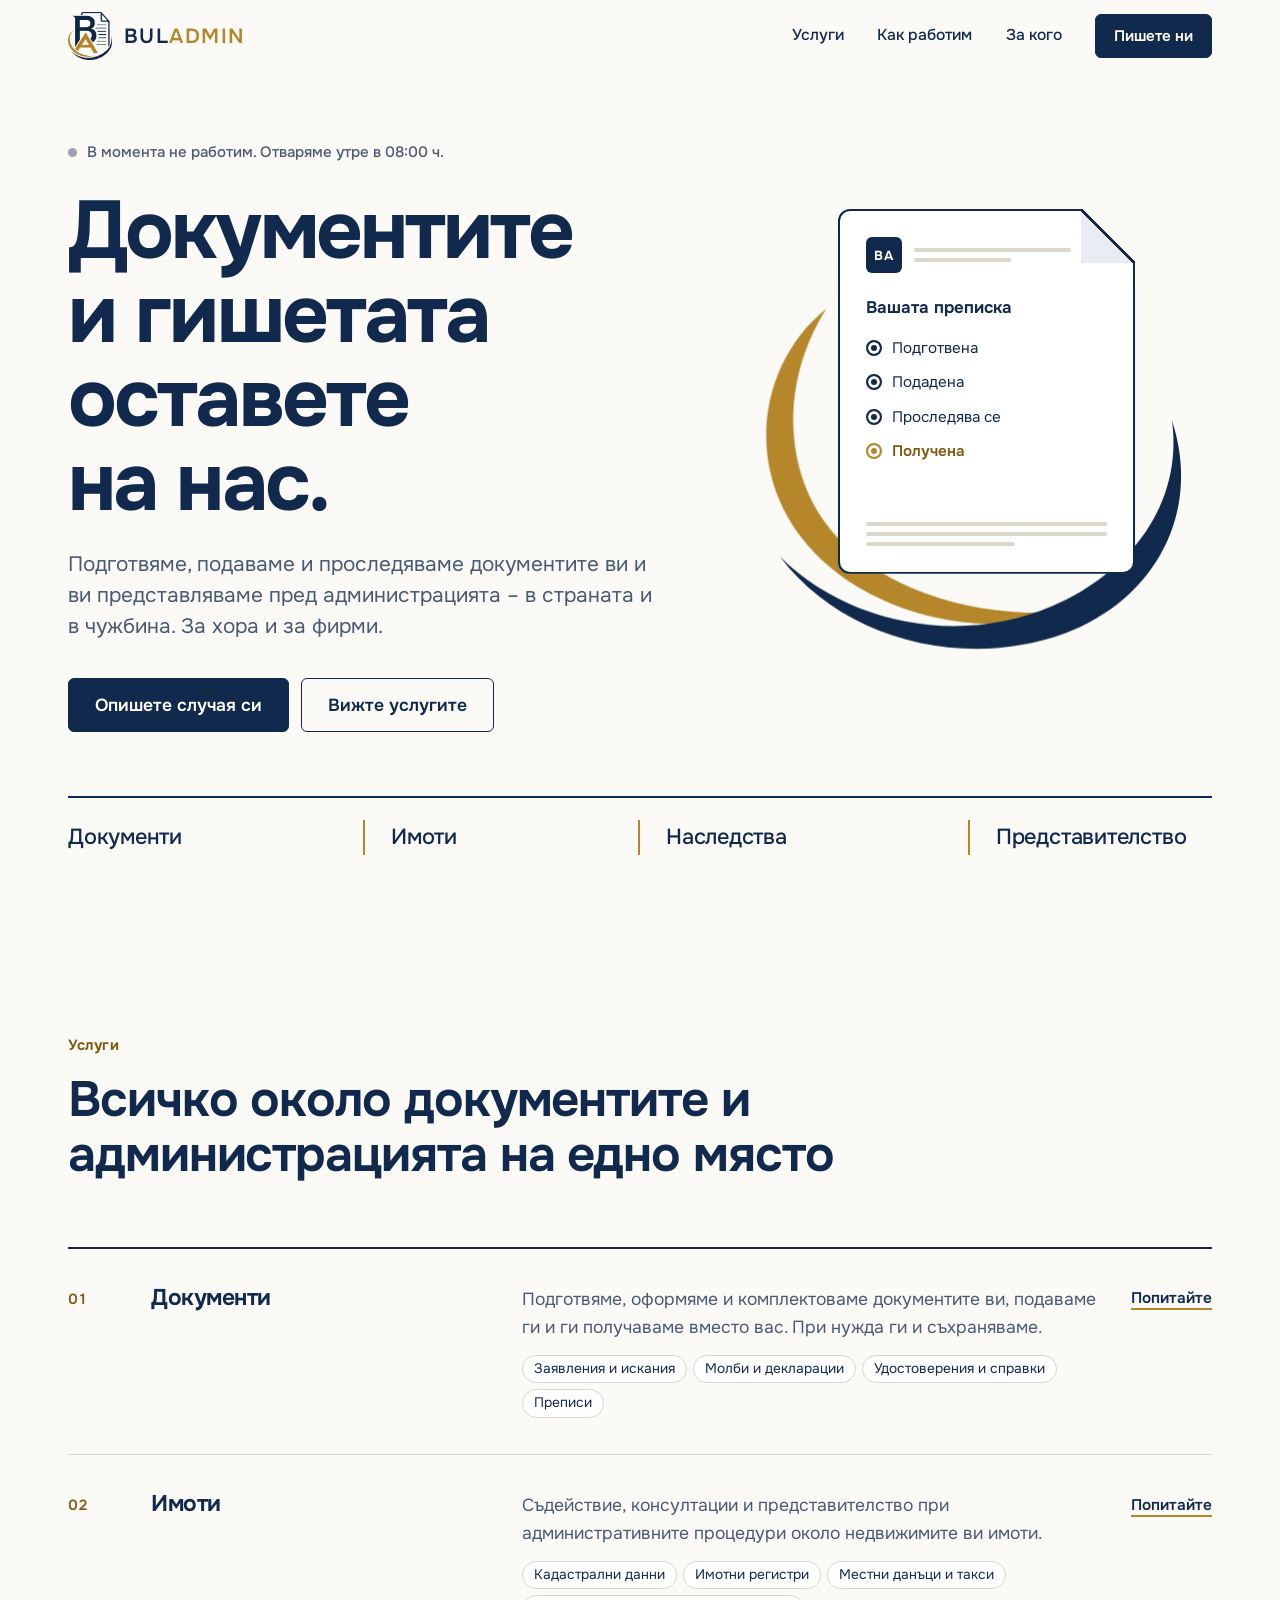
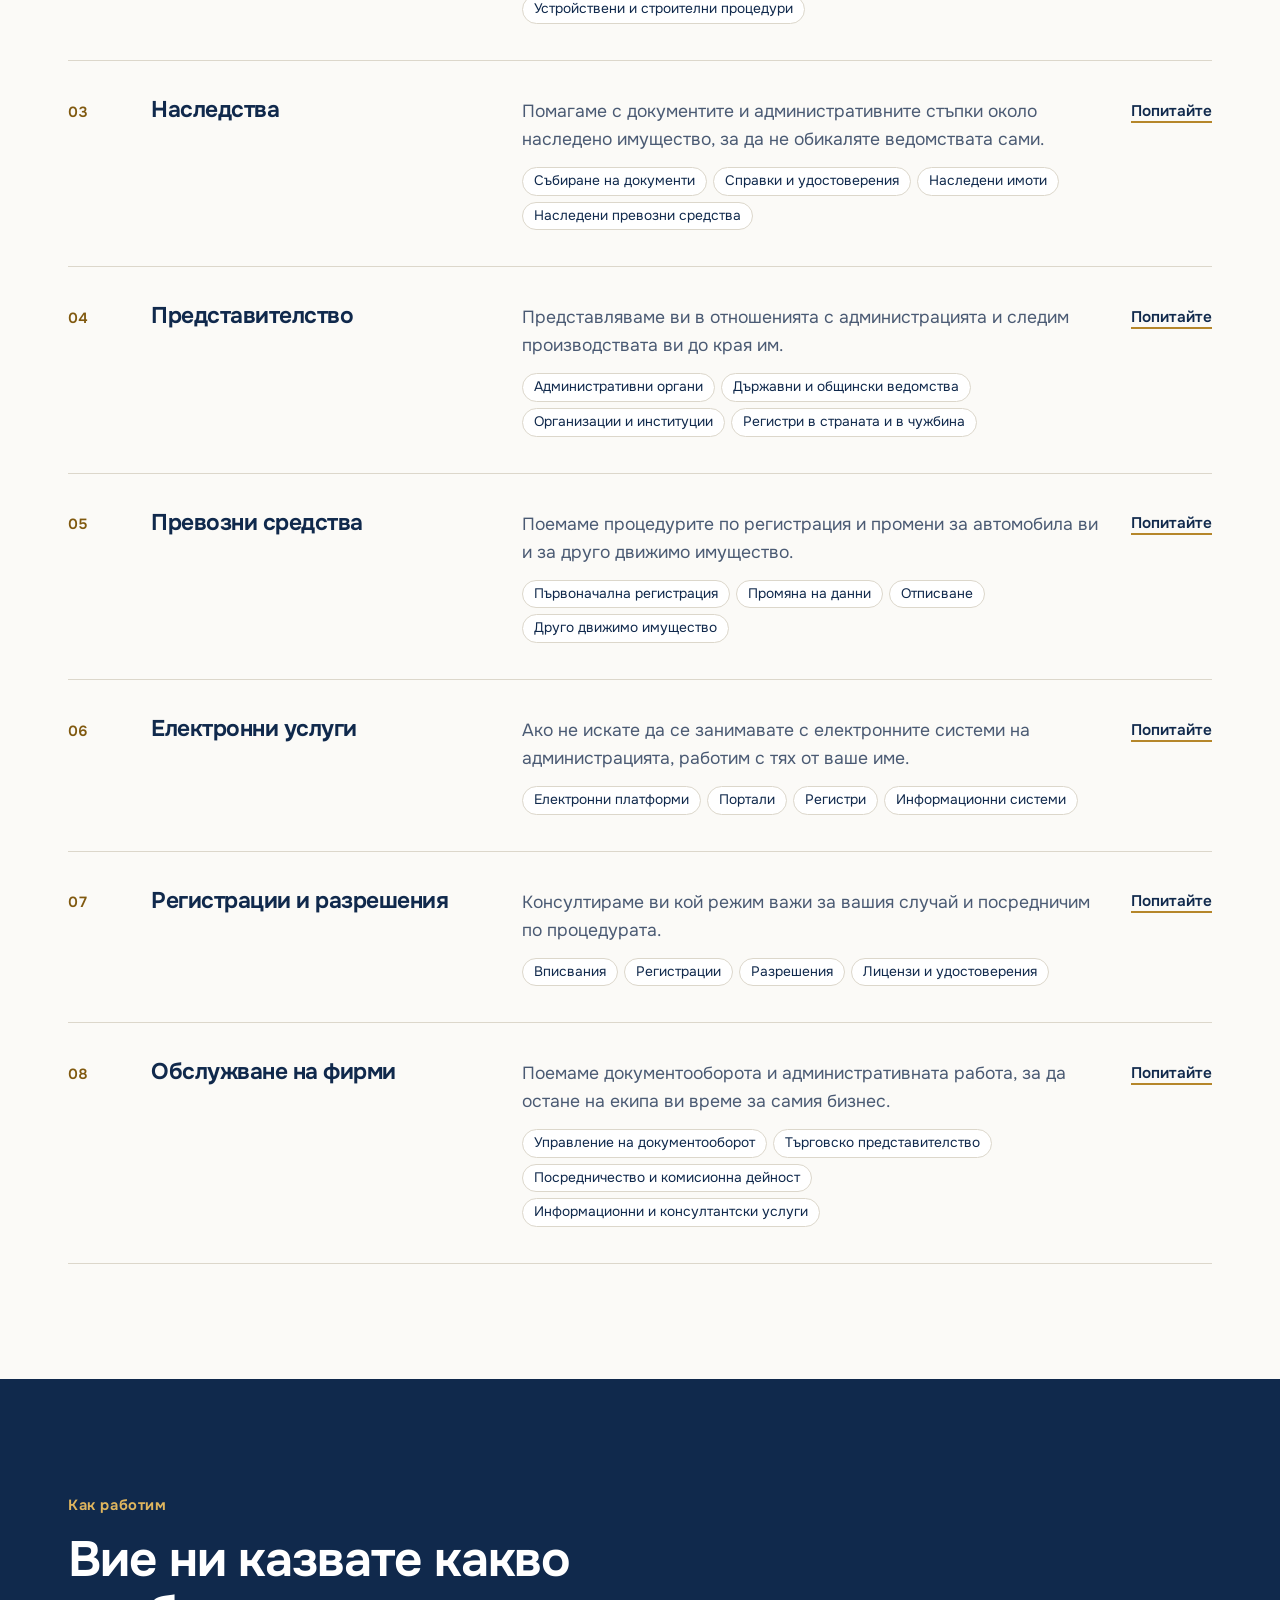
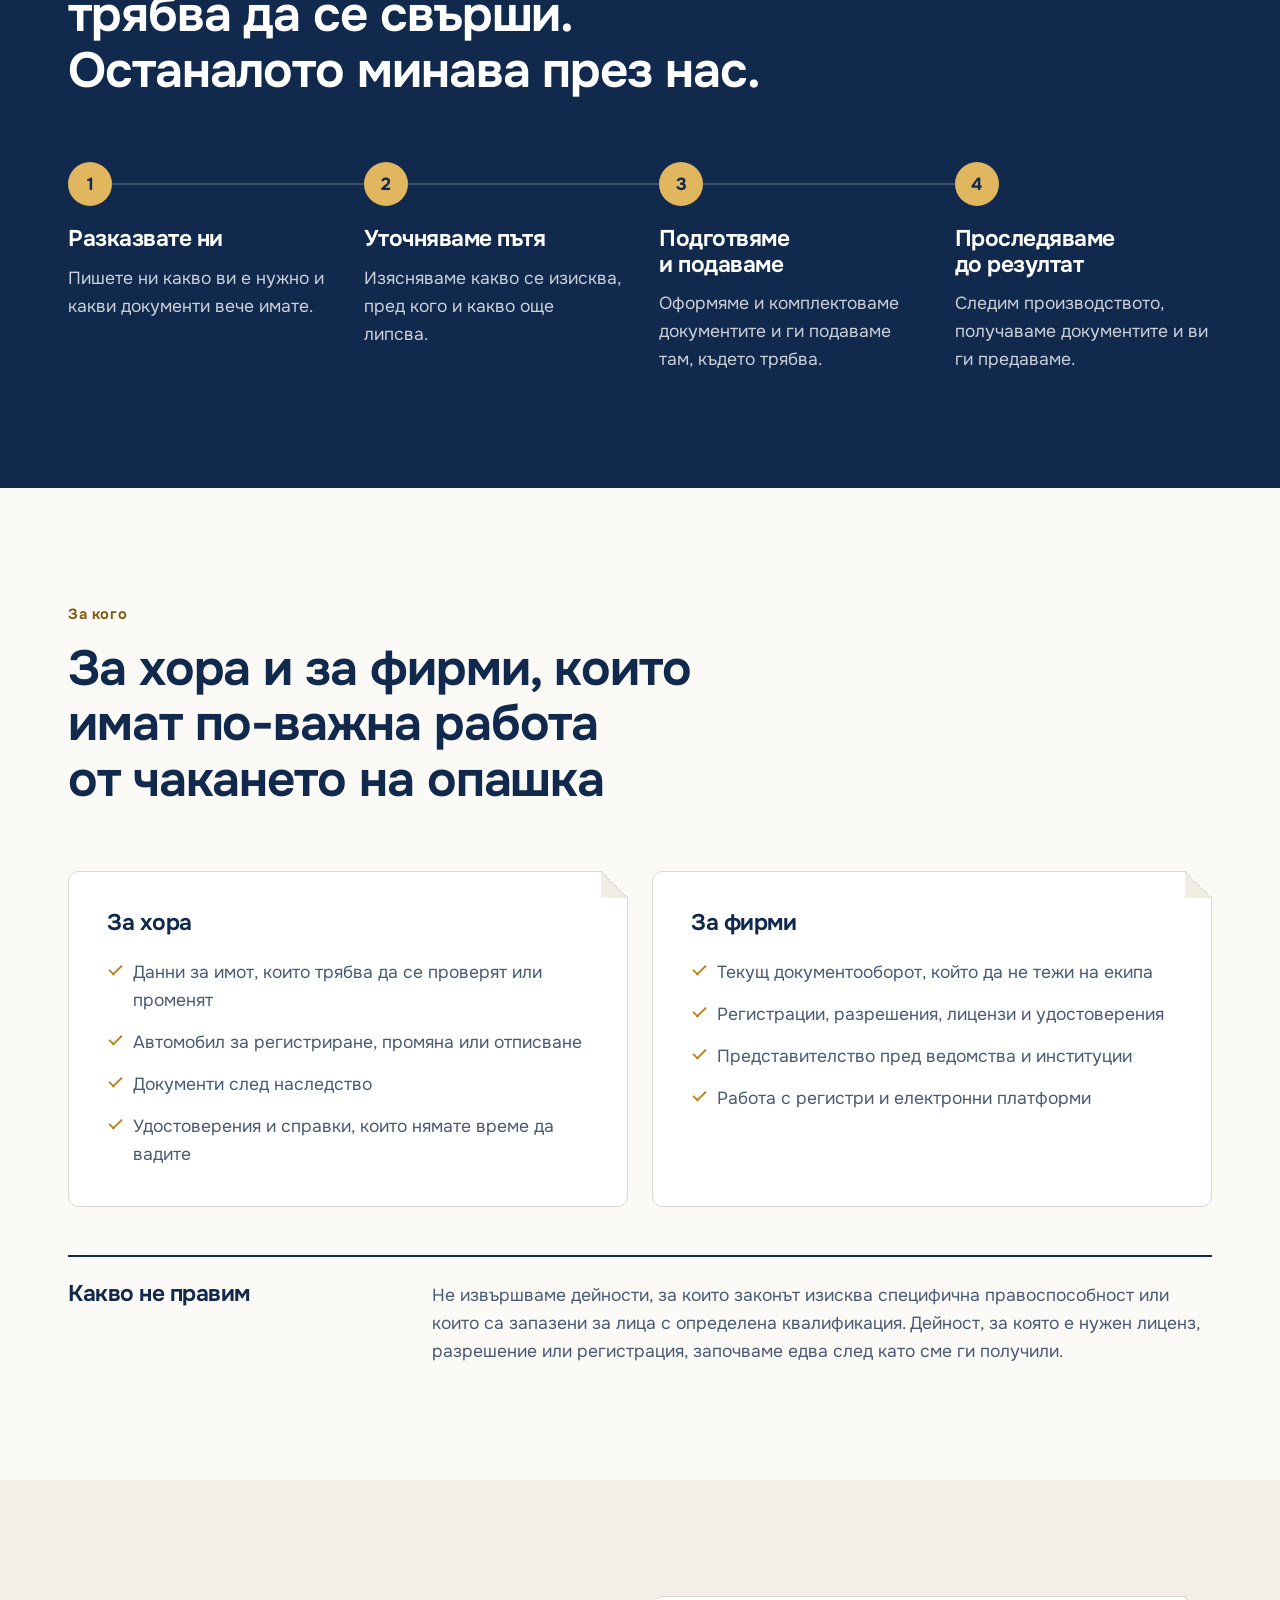
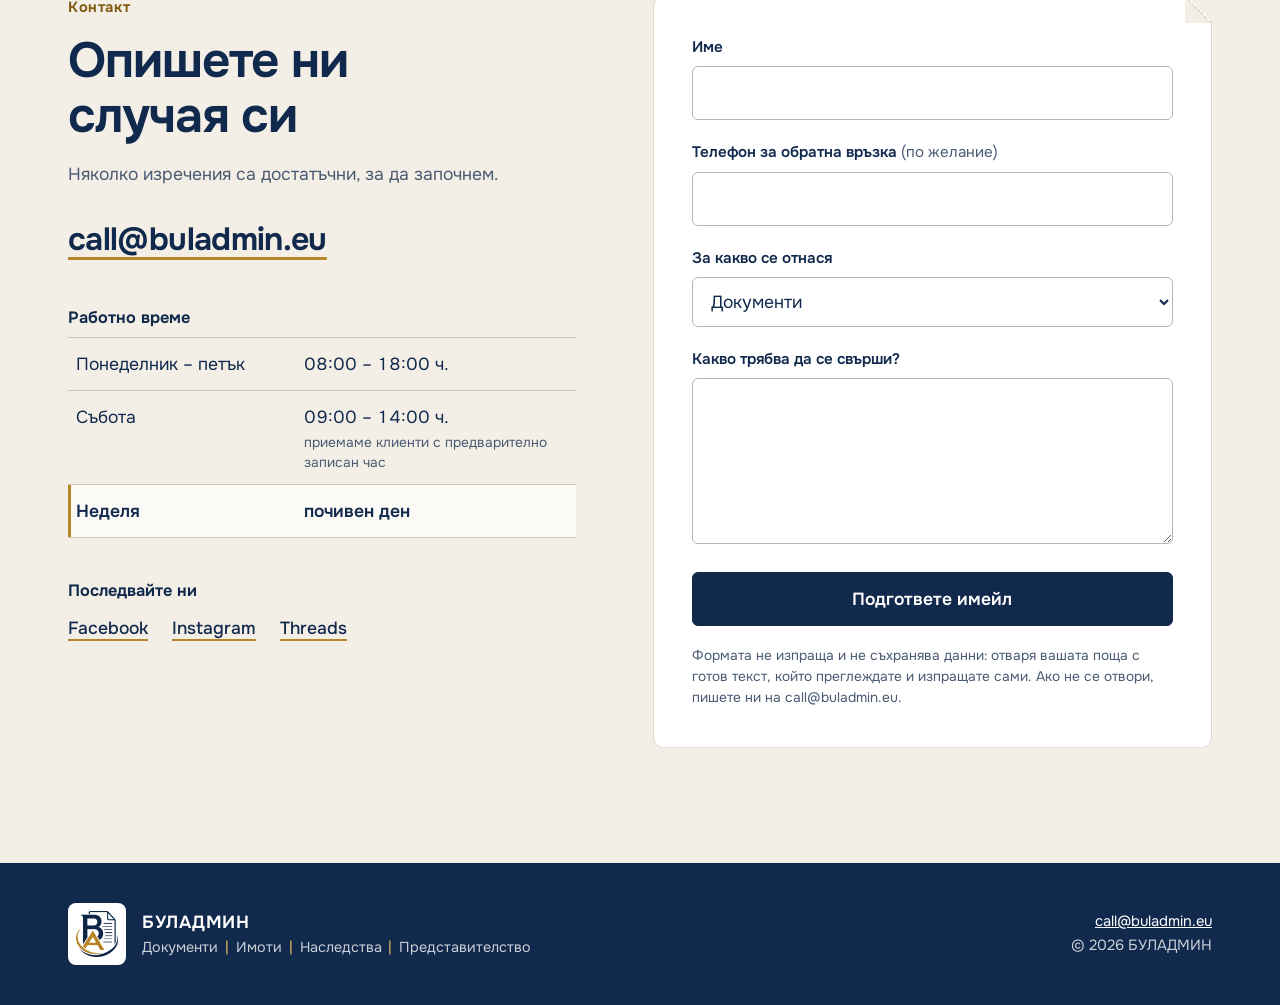
==== index.html @ 77bd105d "commit" ====
<!doctype html>
<html lang="bg">
<head>
  <meta charset="utf-8">
  <meta name="viewport" content="width=device-width, initial-scale=1">
  <title>БУЛАДМИН – документи, имоти, наследства, представителство</title>
  <meta name="description" content="БУЛАДМИН подготвя, подава и проследява документите ви и ви представлява пред администрацията. Административно обслужване за хора и фирми.">
  <meta name="theme-color" content="#10294c">
  <link rel="canonical" href="https://buladmin.eu/">

  <meta property="og:type" content="website">
  <meta property="og:locale" content="bg_BG">
  <meta property="og:site_name" content="БУЛАДМИН">
  <meta property="og:title" content="БУЛАДМИН – документите и гишетата оставете на нас">
  <meta property="og:description" content="Административно обслужване за хора и фирми: документи, имоти, наследства, представителство.">
  <meta property="og:url" content="https://buladmin.eu/">
  <meta property="og:image" content="https://buladmin.eu/assets/img/og-image.png">
  <meta property="og:image:width" content="1200">
  <meta property="og:image:height" content="630">

  <link rel="icon" type="image/png" sizes="32x32" href="assets/img/favicon-32.png">
  <link rel="icon" type="image/png" sizes="512x512" href="assets/img/icon-512.png">
  <link rel="apple-touch-icon" href="assets/img/apple-touch-icon.png">
  <link rel="preload" href="assets/fonts/onest-cyrillic-wght.woff2" as="font" type="font/woff2" crossorigin>
  <link rel="stylesheet" href="assets/css/styles.css">
  <script>document.documentElement.classList.add('js')</script>
  <script src="assets/js/main.js" defer></script>

  <script type="application/ld+json">
  {
    "@context": "https://schema.org",
    "@type": "ProfessionalService",
    "name": "БУЛАДМИН",
    "alternateName": "BULADMIN",
    "url": "https://buladmin.eu/",
    "logo": "https://buladmin.eu/assets/img/icon-512.png",
    "image": "https://buladmin.eu/assets/img/og-image.png",
    "email": "call@buladmin.eu",
    "description": "Административно обслужване, консултиране и представителство на физически и юридически лица.",
    "sameAs": [
      "https://www.facebook.com/buladmin",
      "https://www.instagram.com/buladmineu/",
      "https://www.threads.com/@buladmineu"
    ],
    "openingHoursSpecification": [
      {
        "@type": "OpeningHoursSpecification",
        "dayOfWeek": ["Monday", "Tuesday", "Wednesday", "Thursday", "Friday"],
        "opens": "08:00",
        "closes": "18:00"
      },
      {
        "@type": "OpeningHoursSpecification",
        "dayOfWeek": "Saturday",
        "opens": "09:00",
        "closes": "14:00",
        "description": "С предварително записан час"
      }
    ]
  }
  </script>
</head>
<body>
  <a class="skip" href="#main">Към съдържанието</a>

  <header class="site-header" data-header>
    <div class="wrap site-header__inner">
      <a class="brand" href="#top" aria-label="БУЛАДМИН – начало">
        <img src="assets/img/logo-mark.webp" width="48" height="53" alt="">
        <span class="brand__word" aria-hidden="true">BUL<b>ADMIN</b></span>
      </a>

      <button class="nav-toggle" type="button" aria-expanded="false" aria-controls="site-nav" data-nav-toggle>
        <span class="nav-toggle__bars" aria-hidden="true"></span>
        <span class="sr-only">Меню</span>
      </button>

      <nav class="site-nav" id="site-nav" aria-label="Основна навигация" data-nav>
        <a href="#uslugi">Услуги</a>
        <a href="#kak-rabotim">Как работим</a>
        <a href="#obhvat">За кого</a>
        <a class="btn btn--small" href="#kontakt">Пишете ни</a>
      </nav>
    </div>
  </header>

  <main id="main">
    <!-- HERO -->
    <section class="hero" id="top">
      <div class="wrap hero__grid">
        <div class="hero__copy">
          <p class="status" data-status hidden><span class="status__dot" aria-hidden="true"></span><span data-status-text></span></p>
          <h1>Документите и гишетата оставете на&nbsp;нас.</h1>
          <p class="hero__lead">Подготвяме, подаваме и проследяваме документите ви и ви представляваме пред администрацията – в страната и в чужбина. За хора и за фирми.</p>
          <div class="hero__actions">
            <a class="btn" href="#kontakt">Опишете случая си</a>
            <a class="btn btn--ghost" href="#uslugi">Вижте услугите</a>
          </div>
        </div>

        <div class="hero__visual" aria-hidden="true">
          <svg class="hero__arcs" viewBox="0 0 600 600" fill="none">
            <path class="arc arc--gold" d="M118 142C28 214 10 360 112 456c86 80 226 100 336 62-120 16-246-14-318-92C64 354 58 236 118 142Z"/>
            <path class="arc arc--navy" d="M60 452c78 104 230 142 356 96 112-42 172-150 134-266 14 104-52 190-150 232-116 50-256 22-340-62Z"/>
          </svg>
          <div class="sheet" data-sheet>
            <div class="sheet__head">
              <span class="sheet__mono">BA</span>
              <span class="sheet__lines"><i></i><i></i></span>
            </div>
            <p class="sheet__label">Вашата преписка</p>
            <ol class="sheet__steps">
              <li class="is-done">Подготвена</li>
              <li class="is-done">Подадена</li>
              <li class="is-active">Проследява се</li>
              <li>Получена</li>
            </ol>
            <span class="sheet__lines sheet__lines--foot"><i></i><i></i><i></i></span>
          </div>
        </div>
      </div>

      <div class="wrap">
        <ul class="pillars" aria-label="Основни направления">
          <li>Документи</li>
          <li>Имоти</li>
          <li>Наследства</li>
          <li>Представителство</li>
        </ul>
      </div>
    </section>

    <!-- SERVICES -->
    <section class="section" id="uslugi">
      <div class="wrap">
        <header class="section__head">
          <p class="eyebrow">Услуги</p>
          <h2>Всичко около документите и администрацията на едно място</h2>
        </header>

        <ol class="register">
          <li class="register__row">
            <h3>Документи</h3>
            <div class="register__body">
              <p>Подготвяме, оформяме и комплектоваме документите ви, подаваме ги и ги получаваме вместо вас. При нужда ги и съхраняваме.</p>
              <ul class="tags"><li>Заявления и искания</li><li>Молби и декларации</li><li>Удостоверения и справки</li><li>Преписи</li></ul>
            </div>
            <a class="register__ask" href="#kontakt" data-service="Документи">Попитайте<span class="sr-only"> за документи</span></a>
          </li>
          <li class="register__row">
            <h3>Имоти</h3>
            <div class="register__body">
              <p>Съдействие, консултации и представителство при административните процедури около недвижимите ви имоти.</p>
              <ul class="tags"><li>Кадастрални данни</li><li>Имотни регистри</li><li>Местни данъци и такси</li><li>Устройствени и строителни процедури</li></ul>
            </div>
            <a class="register__ask" href="#kontakt" data-service="Имоти">Попитайте<span class="sr-only"> за имоти</span></a>
          </li>
          <li class="register__row">
            <h3>Наследства</h3>
            <div class="register__body">
              <p>Помагаме с документите и административните стъпки около наследено имущество, за да не обикаляте ведомствата сами.</p>
              <ul class="tags"><li>Събиране на документи</li><li>Справки и удостоверения</li><li>Наследени имоти</li><li>Наследени превозни средства</li></ul>
            </div>
            <a class="register__ask" href="#kontakt" data-service="Наследства">Попитайте<span class="sr-only"> за наследства</span></a>
          </li>
          <li class="register__row">
            <h3>Представителство</h3>
            <div class="register__body">
              <p>Представляваме ви в отношенията с администрацията и следим производствата ви до края им.</p>
              <ul class="tags"><li>Административни органи</li><li>Държавни и общински ведомства</li><li>Организации и институции</li><li>Регистри в страната и в чужбина</li></ul>
            </div>
            <a class="register__ask" href="#kontakt" data-service="Представителство">Попитайте<span class="sr-only"> за представителство</span></a>
          </li>
          <li class="register__row">
            <h3>Превозни средства</h3>
            <div class="register__body">
              <p>Поемаме процедурите по регистрация и промени за автомобила ви и за друго движимо имущество.</p>
              <ul class="tags"><li>Първоначална регистрация</li><li>Промяна на данни</li><li>Отписване</li><li>Друго движимо имущество</li></ul>
            </div>
            <a class="register__ask" href="#kontakt" data-service="Превозни средства">Попитайте<span class="sr-only"> за превозни средства</span></a>
          </li>
          <li class="register__row">
            <h3>Електронни услуги</h3>
            <div class="register__body">
              <p>Ако не искате да се занимавате с електронните системи на администрацията, работим с тях от ваше име.</p>
              <ul class="tags"><li>Електронни платформи</li><li>Портали</li><li>Регистри</li><li>Информационни системи</li></ul>
            </div>
            <a class="register__ask" href="#kontakt" data-service="Електронни услуги">Попитайте<span class="sr-only"> за електронни услуги</span></a>
          </li>
          <li class="register__row">
            <h3>Регистрации и разрешения</h3>
            <div class="register__body">
              <p>Консултираме ви кой режим важи за вашия случай и посредничим по процедурата.</p>
              <ul class="tags"><li>Вписвания</li><li>Регистрации</li><li>Разрешения</li><li>Лицензи и удостоверения</li></ul>
            </div>
            <a class="register__ask" href="#kontakt" data-service="Регистрации и разрешения">Попитайте<span class="sr-only"> за регистрации и разрешения</span></a>
          </li>
          <li class="register__row">
            <h3>Обслужване на фирми</h3>
            <div class="register__body">
              <p>Поемаме документооборота и административната работа, за да остане на екипа ви време за самия бизнес.</p>
              <ul class="tags"><li>Управление на документооборот</li><li>Търговско представителство</li><li>Посредничество и комисионна дейност</li><li>Информационни и консултантски услуги</li></ul>
            </div>
            <a class="register__ask" href="#kontakt" data-service="Обслужване на фирми">Попитайте<span class="sr-only"> за обслужване на фирми</span></a>
          </li>
        </ol>
      </div>
    </section>

    <!-- PROCESS -->
    <section class="section section--navy" id="kak-rabotim">
      <div class="wrap">
        <header class="section__head">
          <p class="eyebrow">Как работим</p>
          <h2>Вие ни казвате какво трябва да се свърши. Останалото минава през нас.</h2>
        </header>

        <ol class="steps">
          <li>
            <h3>Разказвате ни</h3>
            <p>Пишете ни какво ви е нужно и какви документи вече имате.</p>
          </li>
          <li>
            <h3>Уточняваме пътя</h3>
            <p>Изясняваме какво се изисква, пред кого и какво още липсва.</p>
          </li>
          <li>
            <h3>Подготвяме и подаваме</h3>
            <p>Оформяме и комплектоваме документите и ги подаваме там, където трябва.</p>
          </li>
          <li>
            <h3>Проследяваме до резултат</h3>
            <p>Следим производството, получаваме документите и ви ги предаваме.</p>
          </li>
        </ol>
      </div>
    </section>

    <!-- AUDIENCE + SCOPE -->
    <section class="section" id="obhvat">
      <div class="wrap">
        <header class="section__head">
          <p class="eyebrow">За кого</p>
          <h2>За хора и за фирми, които имат по-важна работа от чакането на опашка</h2>
        </header>

        <div class="audience">
          <article class="paper">
            <h3>За хора</h3>
            <ul class="ticks">
              <li>Данни за имот, които трябва да се проверят или променят</li>
              <li>Автомобил за регистриране, промяна или отписване</li>
              <li>Документи след наследство</li>
              <li>Удостоверения и справки, които нямате време да вадите</li>
            </ul>
          </article>
          <article class="paper">
            <h3>За фирми</h3>
            <ul class="ticks">
              <li>Текущ документооборот, който да не тежи на екипа</li>
              <li>Регистрации, разрешения, лицензи и удостоверения</li>
              <li>Представителство пред ведомства и институции</li>
              <li>Работа с регистри и електронни платформи</li>
            </ul>
          </article>
        </div>

        <aside class="scope">
          <h3>Какво не правим</h3>
          <p>Не извършваме дейности, за които законът изисква специфична правоспособност или които са запазени за лица с определена квалификация. Дейност, за която е нужен лиценз, разрешение или регистрация, започваме едва след като сме ги получили.</p>
        </aside>
      </div>
    </section>

    <!-- CONTACT -->
    <section class="section section--tint" id="kontakt">
      <div class="wrap contact">
        <div class="contact__info">
          <p class="eyebrow">Контакт</p>
          <h2>Опишете ни случая си</h2>
          <p class="contact__lead">Няколко изречения са достатъчни, за да започнем.</p>

          <a class="contact__mail" href="mailto:call@buladmin.eu">call@buladmin.eu</a>

          <h3 class="contact__sub">Работно време</h3>
          <dl class="hours" data-hours>
            <div data-days="1,2,3,4,5"><dt>Понеделник – петък</dt><dd>08:00 – 18:00 ч.</dd></div>
            <div data-days="6"><dt>Събота</dt><dd>09:00 – 14:00 ч.<small>приемаме клиенти с предварително записан час</small></dd></div>
            <div data-days="0"><dt>Неделя</dt><dd>почивен ден</dd></div>
          </dl>

          <h3 class="contact__sub">Последвайте ни</h3>
          <ul class="social">
            <li><a href="https://www.facebook.com/buladmin" target="_blank" rel="noopener">Facebook</a></li>
            <li><a href="https://www.instagram.com/buladmineu/" target="_blank" rel="noopener">Instagram</a></li>
            <li><a href="https://www.threads.com/@buladmineu" target="_blank" rel="noopener">Threads</a></li>
          </ul>
        </div>

        <form class="form paper" data-form novalidate>
          <div class="field">
            <label for="f-name">Име</label>
            <input id="f-name" name="name" type="text" autocomplete="name" required>
            <p class="field__error" id="f-name-error" hidden>Моля, напишете името си.</p>
          </div>
          <div class="field">
            <label for="f-reach">Телефон за обратна връзка <span class="field__hint">(по желание)</span></label>
            <input id="f-reach" name="reach" type="tel" autocomplete="tel">
          </div>
          <div class="field">
            <label for="f-service">За какво се отнася</label>
            <select id="f-service" name="service">
              <option>Документи</option>
              <option>Имоти</option>
              <option>Наследства</option>
              <option>Представителство</option>
              <option>Превозни средства</option>
              <option>Електронни услуги</option>
              <option>Регистрации и разрешения</option>
              <option>Обслужване на фирми</option>
              <option>Друго</option>
            </select>
          </div>
          <div class="field">
            <label for="f-message">Какво трябва да се свърши?</label>
            <textarea id="f-message" name="message" rows="5" required></textarea>
            <p class="field__error" id="f-message-error" hidden>Моля, опишете накратко случая си.</p>
          </div>
          <button class="btn btn--wide" type="submit">Подгответе имейл</button>
          <p class="form__note">Формата не изпраща и не съхранява данни: отваря вашата поща с готов текст, който преглеждате и изпращате сами. Ако не се отвори, пишете ни на call@buladmin.eu.</p>
        </form>
      </div>
    </section>
  </main>

  <footer class="site-footer">
    <div class="wrap site-footer__inner">
      <div class="site-footer__brand">
        <span class="site-footer__tile"><img src="assets/img/logo-mark.webp" width="58" height="64" alt="" loading="lazy"></span>
        <div>
          <p class="site-footer__name">БУЛАДМИН</p>
          <p class="site-footer__tag">Документи <i>|</i> Имоти <i>|</i> Наследства <i>|</i> Представителство</p>
        </div>
      </div>
      <p class="site-footer__meta">
        <a href="mailto:call@buladmin.eu">call@buladmin.eu</a><br>
        © <span data-year>2026</span> БУЛАДМИН
      </p>
    </div>
  </footer>
</body>
</html>
---- assets/css/styles.css ----
/* БУЛАДМИН. Цветовете са взети от логото. */

@font-face {
  font-family: "Onest";
  src: url("../fonts/onest-cyrillic-wght.woff2") format("woff2");
  font-weight: 100 900;
  font-display: swap;
  unicode-range: U+0301, U+0400-045F, U+0490-0491, U+04B0-04B1, U+2116;
}
@font-face {
  font-family: "Onest";
  src: url("../fonts/onest-latin-wght.woff2") format("woff2");
  font-weight: 100 900;
  font-display: swap;
  unicode-range: U+0000-00FF, U+0131, U+0152-0153, U+02BB-02BC, U+02C6, U+02DA, U+02DC, U+2000-206F, U+20AC, U+2122, U+2191, U+2193, U+2212, U+2215, U+FEFF, U+FFFD;
}

:root {
  color-scheme: light;
  --navy: #10294c;
  --navy-2: #1b3a66;
  --gold: #b5862a;        /* само за декорация и едър текст върху светло */
  --gold-ink: #80590f;    /* златист текст върху светъл фон, контраст AA */
  --gold-soft: #e0b65e;   /* златист върху тъмносин фон */
  --paper: #ffffff;
  --bg: #fbfaf7;
  --tint: #f3efe6;
  --ink: #10294c;
  --ink-2: #4a5a73;
  --line: #dcd7cb;
  --line-dark: rgb(255 255 255 / .18);
  --radius: 10px;
  --fold: 26px;
  --gutter: clamp(16px, 4vw, 48px);
  --section: clamp(64px, 9vw, 128px);
  --header-h: 72px;
  --ease: cubic-bezier(.2, .7, .2, 1);
}

*, *::before, *::after { box-sizing: border-box; }
html { scroll-behavior: smooth; scroll-padding-top: calc(var(--header-h) + 16px); -webkit-text-size-adjust: 100%; }
body {
  margin: 0;
  background: var(--bg);
  color: var(--ink);
  font: 400 clamp(1rem, .96rem + .2vw, 1.0938rem)/1.6 "Onest", system-ui, -apple-system, "Segoe UI", Roboto, sans-serif;
  -webkit-font-smoothing: antialiased;
  overflow-wrap: break-word;
}
img, svg { display: block; max-width: 100%; }
h1, h2, h3, p, ul, ol, dl, dd { margin: 0; }
ul, ol { padding: 0; list-style: none; }
a { color: inherit; }
h1, h2, h3 { font-weight: 650; line-height: 1.12; letter-spacing: -.022em; text-wrap: balance; }
h1 { font-size: clamp(2.6rem, 1.5rem + 4.6vw, 5.1rem); line-height: 1.03; letter-spacing: -.035em; font-weight: 700; }
h2 { font-size: clamp(1.85rem, 1.25rem + 2.3vw, 3.2rem); }
h3 { font-size: clamp(1.2rem, 1.1rem + .4vw, 1.45rem); }
:focus-visible { outline: 3px solid var(--gold); outline-offset: 3px; border-radius: 4px; }

.wrap { width: min(100%, 1240px); margin-inline: auto; padding-inline: var(--gutter); }
.sr-only { position: absolute; width: 1px; height: 1px; overflow: hidden; clip-path: inset(50%); white-space: nowrap; }
.skip { position: fixed; top: 8px; left: 8px; z-index: 100; padding: 10px 16px; background: var(--navy); color: #fff; border-radius: 6px; transform: translateY(-200%); }
.skip:focus { transform: none; }

/* Buttons */
.btn {
  display: inline-flex; align-items: center; justify-content: center;
  min-height: 52px; padding: 12px 26px;
  background: var(--navy); color: #fff;
  border: 1.5px solid var(--navy); border-radius: 6px;
  font: inherit; font-weight: 600; text-decoration: none; cursor: pointer;
  transition: background .2s, color .2s, border-color .2s, transform .2s var(--ease);
}
.btn:hover { background: var(--navy-2); border-color: var(--navy-2); transform: translateY(-2px); }
.btn--ghost { background: transparent; color: var(--navy); }
.btn--ghost:hover { background: var(--navy); border-color: var(--navy); color: #fff; }
.btn--small { min-height: 44px; padding: 8px 18px; font-size: .95rem; }
.btn--wide { width: 100%; }

/* Header */
.site-header {
  position: sticky; top: 0; z-index: 50;
  background: rgb(251 250 247 / .88);
  backdrop-filter: blur(12px);
  border-bottom: 1px solid transparent;
  transition: border-color .2s;
}
.site-header.is-stuck { border-color: var(--line); }
.site-header__inner { display: flex; align-items: center; justify-content: space-between; gap: 24px; min-height: var(--header-h); }
.brand { display: inline-flex; align-items: center; gap: 12px; text-decoration: none; }
.brand img { width: 44px; height: auto; }
.brand__word { font-weight: 600; font-size: 1.28rem; letter-spacing: .07em; color: var(--navy); }
.brand__word b { font-weight: 600; color: var(--gold); }
.site-nav { display: flex; align-items: center; gap: clamp(18px, 2.6vw, 36px); }
.site-nav > a:not(.btn) { position: relative; padding-block: 8px; font-weight: 500; font-size: .98rem; text-decoration: none; }
.site-nav > a:not(.btn)::after {
  content: ""; position: absolute; left: 0; right: 0; bottom: 2px; height: 2px;
  background: var(--gold); transform: scaleX(0); transform-origin: left; transition: transform .25s var(--ease);
}
.site-nav > a:not(.btn):hover::after { transform: scaleX(1); }
.site-nav .btn { color: #fff; }
.nav-toggle { display: none; width: 44px; height: 44px; padding: 0; background: none; border: 0; cursor: pointer; color: var(--navy); }
.nav-toggle__bars, .nav-toggle__bars::before, .nav-toggle__bars::after {
  display: block; width: 24px; height: 2px; margin-inline: auto; background: currentColor; border-radius: 2px;
  transition: transform .2s, background .2s;
}
.nav-toggle__bars { position: relative; }
.nav-toggle__bars::before, .nav-toggle__bars::after { content: ""; position: absolute; left: 0; }
.nav-toggle__bars::before { top: -7px; }
.nav-toggle__bars::after { top: 7px; }
.nav-toggle[aria-expanded="true"] .nav-toggle__bars { background: transparent; }
.nav-toggle[aria-expanded="true"] .nav-toggle__bars::before { transform: translateY(7px) rotate(45deg); }
.nav-toggle[aria-expanded="true"] .nav-toggle__bars::after { transform: translateY(-7px) rotate(-45deg); }

/* Hero */
.hero { padding-block: clamp(32px, 5vw, 72px) clamp(40px, 5vw, 64px); overflow: hidden; }
.hero__grid { display: grid; grid-template-columns: minmax(0, 1.25fr) minmax(0, 1fr); gap: clamp(32px, 5vw, 72px); align-items: center; }
.hero__lead { max-width: 36em; margin-top: 24px; font-size: clamp(1.08rem, 1rem + .45vw, 1.3rem); line-height: 1.5; color: var(--ink-2); }
.hero__actions { display: flex; flex-wrap: wrap; gap: 12px; margin-top: 36px; }
.status {
  display: inline-flex; align-items: flex-start; gap: 10px; margin-bottom: 24px;
  font-size: .94rem; font-weight: 500; color: var(--ink-2);
}
.status[hidden] { display: none; }
.status__dot { flex: none; width: 9px; height: 9px; margin-top: .5em; border-radius: 50%; background: #9aa3b0; }
.status.is-open .status__dot { background: #1f8a4c; box-shadow: 0 0 0 4px rgb(31 138 76 / .15); }
.status.is-appointment .status__dot { background: var(--gold); box-shadow: 0 0 0 4px rgb(181 134 42 / .18); }

.hero__visual { position: relative; width: min(100%, 480px); aspect-ratio: 1; justify-self: center; }
.hero__arcs { position: absolute; inset: 0; width: 100%; height: 100%; }
.arc--gold { fill: var(--gold); }
.arc--navy { fill: var(--navy); }
.sheet {
  position: absolute; top: 3%; left: 22%; width: 62%; min-height: 76%;
  display: flex; flex-direction: column;
  padding: clamp(16px, 2.4vw, 26px);
  background: var(--paper);
  border: 2px solid var(--navy);
  border-radius: 12px;
  clip-path: polygon(0 0, calc(100% - 52px) 0, 100% 52px, 100% 100%, 0 100%);
  box-shadow: 0 30px 60px -30px rgb(16 41 76 / .35);
}
.sheet::after {
  content: ""; position: absolute; top: -2px; right: -2px; width: 54px; height: 54px;
  background: linear-gradient(225deg, var(--bg) 49%, var(--navy) 49%, var(--navy) 52%, #e9edf3 52%);
}
.sheet__head { display: flex; align-items: center; gap: 12px; padding-right: 36px; }
.sheet__mono {
  display: grid; place-items: center; flex: none; width: 36px; height: 36px;
  background: var(--navy); color: #fff; border-radius: 6px;
  font-size: .82rem; font-weight: 700; letter-spacing: .02em;
}
.sheet__lines { display: grid; gap: 6px; flex: 1; }
.sheet__lines i { display: block; height: 4px; background: var(--line); border-radius: 2px; }
.sheet__lines i:last-child { width: 62%; }
.sheet__label { margin-top: clamp(14px, 2vw, 22px); font-size: clamp(.92rem, .8rem + .35vw, 1.05rem); font-weight: 650; }
.sheet__steps { display: grid; gap: clamp(6px, 1vw, 10px); margin-top: clamp(8px, 1.2vw, 14px); font-size: clamp(.82rem, .74rem + .28vw, .95rem); color: var(--ink-2); }
.sheet__steps li { display: flex; align-items: center; gap: 10px; transition: color .3s; }
.sheet__steps li::before {
  content: ""; flex: none; width: 16px; height: 16px; border: 2px solid var(--line); border-radius: 50%;
  transition: background .3s, border-color .3s, box-shadow .3s;
}
.sheet__steps .is-done { color: var(--ink); }
.sheet__steps .is-done::before { background: var(--navy); border-color: var(--navy); box-shadow: inset 0 0 0 3px #fff; }
.sheet__steps .is-active { color: var(--gold-ink); font-weight: 600; }
.sheet__steps .is-active::before { border-color: var(--gold); box-shadow: inset 0 0 0 3px #fff, inset 0 0 0 8px var(--gold); }
.sheet__lines--foot { flex: none; margin-top: auto; padding-top: clamp(10px, 1.6vw, 18px); }

.pillars {
  display: grid; grid-template-columns: repeat(4, max-content); justify-content: space-between;
  margin-top: clamp(36px, 5vw, 64px); padding-top: 22px;
  border-top: 2px solid var(--navy);
  font-size: clamp(1rem, .92rem + .55vw, 1.4rem); font-weight: 500; letter-spacing: -.01em;
}
.pillars li { padding-inline: clamp(12px, 2vw, 28px); border-left: 2px solid var(--gold); }
.pillars li:first-child { padding-left: 0; border-left: 0; }

/* Sections */
.section { padding-block: var(--section); }
.section--navy { background: var(--navy); color: #fff; }
.section--tint { background: var(--tint); }
.section__head { max-width: 52rem; margin-bottom: clamp(36px, 5vw, 64px); }
.eyebrow { margin-bottom: 14px; font-size: .92rem; font-weight: 650; letter-spacing: .04em; color: var(--gold-ink); }
.section--navy .eyebrow { color: var(--gold-soft); }

/* Service register */
.register { border-top: 2px solid var(--navy); counter-reset: svc; }
.register__row {
  position: relative; counter-increment: svc;
  display: grid; grid-template-columns: 3.2rem minmax(0, 1fr) minmax(0, 1.7fr) auto;
  gap: 8px clamp(16px, 2.5vw, 36px); align-items: start;
  padding-block: clamp(24px, 3vw, 36px);
  border-bottom: 1px solid var(--line);
}
.register__row::before {
  content: counter(svc, decimal-leading-zero);
  padding-top: .25em; font-size: .92rem; font-weight: 600; color: var(--gold-ink); font-variant-numeric: tabular-nums;
}
.register__row::after {
  content: ""; position: absolute; left: 0; bottom: -1px; width: 100%; height: 2px; background: var(--gold);
  transform: scaleX(0); transform-origin: left; transition: transform .45s var(--ease);
}
.register__row:hover::after, .register__row:focus-within::after { transform: scaleX(1); }
.register__body > p { max-width: 38em; color: var(--ink-2); }
.tags { display: flex; flex-wrap: wrap; gap: 6px; margin-top: 14px; }
.tags li { padding: 3px 11px; border: 1px solid var(--line); border-radius: 99px; background: var(--paper); font-size: .86rem; line-height: 1.5; }
.register__ask {
  display: inline-flex; align-items: center; min-height: 44px; margin-top: -8px;
  font-weight: 600; font-size: .96rem; white-space: nowrap;
  text-decoration: underline; text-decoration-color: var(--gold); text-decoration-thickness: 2px; text-underline-offset: 5px;
  transition: color .2s;
}
.register__ask:hover { color: var(--gold-ink); }

/* Process */
.steps { display: grid; grid-template-columns: repeat(4, minmax(0, 1fr)); gap: clamp(24px, 3vw, 40px); counter-reset: step; }
.steps li { position: relative; counter-increment: step; padding-top: 64px; }
.steps li::before {
  content: counter(step);
  position: absolute; top: 0; left: 0; z-index: 1;
  display: grid; place-items: center; width: 44px; height: 44px;
  background: var(--gold-soft); color: var(--navy); border-radius: 50%; font-weight: 700;
}
.steps li::after {
  content: ""; position: absolute; top: 21px; left: 44px; width: calc(100% + clamp(24px, 3vw, 40px) - 44px); height: 2px; background: var(--line-dark);
}
.steps li:last-child::after { display: none; }
.steps p { margin-top: 12px; color: rgb(255 255 255 / .78); }

/* Paper card: the logo's folded document */
.paper {
  position: relative;
  padding: clamp(24px, 3vw, 40px);
  background: var(--paper);
  border: 1px solid var(--line);
  border-radius: var(--radius);
  clip-path: polygon(0 0, calc(100% - var(--fold)) 0, 100% var(--fold), 100% 100%, 0 100%);
}
.paper::after {
  content: ""; position: absolute; top: -1px; right: -1px; width: calc(var(--fold) + 1px); height: calc(var(--fold) + 1px);
  background: linear-gradient(225deg, transparent 50%, var(--line) 50%, var(--line) calc(50% + 1px), #f1eee6 calc(50% + 1px));
}

/* Audience */
.audience { display: grid; grid-template-columns: repeat(2, minmax(0, 1fr)); gap: clamp(16px, 2vw, 24px); }
.ticks { display: grid; gap: 14px; margin-top: 22px; }
.ticks li { position: relative; padding-left: 26px; color: var(--ink-2); }
.ticks li::before {
  content: ""; position: absolute; left: 2px; top: .42em; width: 13px; height: 7px;
  border-left: 2.5px solid var(--gold); border-bottom: 2.5px solid var(--gold); transform: rotate(-45deg);
}
.scope {
  display: grid; grid-template-columns: minmax(0, 1fr) minmax(0, 2.4fr); gap: 12px clamp(16px, 3vw, 40px);
  margin-top: clamp(32px, 4vw, 48px); padding-top: 24px; border-top: 2px solid var(--navy);
}
.scope p { max-width: 46em; color: var(--ink-2); }

/* Contact */
.contact { display: grid; grid-template-columns: minmax(0, 1fr) minmax(0, 1.1fr); gap: clamp(36px, 6vw, 88px); align-items: start; }
.contact__lead { margin-top: 16px; color: var(--ink-2); }
.contact__mail {
  display: inline-block; margin-top: 26px;
  font-size: clamp(1.3rem, 1rem + 1.4vw, 2rem); font-weight: 650; letter-spacing: -.02em;
  text-decoration: underline; text-decoration-color: var(--gold); text-decoration-thickness: 3px; text-underline-offset: 7px;
}
.contact__mail:hover { color: var(--gold-ink); }
.contact__sub { margin-top: clamp(32px, 4vw, 44px); font-size: 1.02rem; letter-spacing: 0; }
.hours { margin-top: 10px; border-top: 1px solid #cfc8b8; }
.hours > div {
  display: grid; grid-template-columns: minmax(0, 1fr) minmax(0, 1.25fr); gap: 4px 16px;
  padding: 12px 8px; border-bottom: 1px solid #cfc8b8;
}
.hours dd { font-variant-numeric: tabular-nums; }
.hours small { display: block; margin-top: 2px; font-size: .86rem; line-height: 1.4; color: var(--ink-2); }
.hours .is-today { background: rgb(255 255 255 / .7); font-weight: 600; box-shadow: inset 3px 0 0 var(--gold); }
.hours .is-today small { font-weight: 400; }
.social { display: flex; flex-wrap: wrap; gap: 4px 24px; margin-top: 6px; }
.social a {
  display: inline-flex; align-items: center; min-height: 44px; font-weight: 500;
  text-decoration: underline; text-decoration-color: var(--gold); text-decoration-thickness: 2px; text-underline-offset: 5px;
}
.social a:hover { color: var(--gold-ink); }

/* Form */
.form { display: grid; gap: 20px; }
.field label { display: block; margin-bottom: 7px; font-size: .95rem; font-weight: 600; }
.field__hint { font-weight: 400; color: var(--ink-2); }
.field input, .field select, .field textarea {
  width: 100%; min-height: 50px; padding: 12px 14px;
  background: #fff; color: var(--ink);
  border: 1.5px solid #b9b5aa; border-radius: 6px;
  font: inherit; font-size: max(16px, 1em);
  transition: border-color .2s, box-shadow .2s;
}
.field textarea { resize: vertical; min-height: 130px; }
.field input:focus, .field select:focus, .field textarea:focus { outline: 0; border-color: var(--navy); box-shadow: 0 0 0 3px rgb(181 134 42 / .35); }
.field [aria-invalid="true"] { border-color: #b3261e; }
.field__error { margin-top: 6px; font-size: .9rem; color: #a3211a; }
.form__note { font-size: .86rem; line-height: 1.5; color: var(--ink-2); }

/* Footer */
.site-footer { padding-block: 40px; background: var(--navy); color: #fff; }
.site-footer__inner { display: flex; flex-wrap: wrap; align-items: center; justify-content: space-between; gap: 24px; }
.site-footer__brand { display: flex; align-items: center; gap: 16px; }
.site-footer__tile { flex: none; padding: 8px; background: #fff; border-radius: 8px; }
.site-footer__tile img { width: 42px; height: auto; }
.site-footer__name { font-weight: 650; letter-spacing: .04em; }
.site-footer__tag { font-size: .9rem; color: rgb(255 255 255 / .78); }
.site-footer__tag i { font-style: normal; color: var(--gold-soft); margin-inline: .2em; }
.site-footer__meta { font-size: .92rem; color: rgb(255 255 255 / .78); text-align: right; }
.site-footer__meta a { color: #fff; }

/* Scroll reveal, only when JS is available */
.js .reveal { opacity: 0; transform: translateY(18px); transition: opacity .7s var(--ease), transform .7s var(--ease); }
.js .reveal.is-in { opacity: 1; transform: none; }

/* Hero entrance */
.arc { transform-box: fill-box; }
@keyframes rise { from { opacity: 0; transform: translateY(16px); } to { opacity: 1; transform: none; } }
@keyframes sweep { from { opacity: 0; transform: rotate(-16deg) scale(.96); } to { opacity: 1; transform: none; } }
.hero__copy > *, .sheet { animation: rise .8s var(--ease) both; }
.hero__copy > :nth-child(2) { animation-delay: .06s; }
.hero__copy > :nth-child(3) { animation-delay: .14s; }
.hero__copy > :nth-child(4) { animation-delay: .22s; }
.sheet { animation-delay: .15s; }
.arc { transform-origin: center; animation: sweep 1.1s var(--ease) .1s both; }
.arc--navy { animation-delay: .22s; }

/* Responsive */
@media (max-width: 1040px) {
  .register__row { grid-template-columns: 3.2rem minmax(0, 1fr) auto; }
  .register__row h3 { grid-column: 2; grid-row: 1; }
  .register__ask { grid-column: 3; grid-row: 1; }
  .register__body { grid-column: 2 / -1; grid-row: 2; }
  .steps { grid-template-columns: repeat(2, minmax(0, 1fr)); }
  .steps li:nth-child(2)::after { display: none; }
}
@media (max-width: 860px) {
  :root { --header-h: 64px; }
  .hero__grid { grid-template-columns: minmax(0, 1fr); }
  .hero__visual { width: min(100%, 400px); }
  .contact { grid-template-columns: minmax(0, 1fr); }
  .scope { grid-template-columns: minmax(0, 1fr); }

  .nav-toggle { display: block; }
  .site-nav {
    position: absolute; top: 100%; left: 0; right: 0;
    display: none; flex-direction: column; align-items: stretch; gap: 0;
    padding: 8px var(--gutter) 20px;
    background: var(--bg); border-bottom: 1px solid var(--line);
    box-shadow: 0 20px 30px -20px rgb(16 41 76 / .25);
  }
  .site-nav.is-open { display: flex; }
  .site-nav > a:not(.btn) { padding-block: 14px; border-bottom: 1px solid var(--line); font-size: 1.05rem; }
  .site-nav > a:not(.btn)::after { display: none; }
  .site-nav .btn { margin-top: 16px; min-height: 52px; }
}
@media (max-width: 680px) {
  .pillars { grid-template-columns: max-content max-content; gap: 10px 16px; font-size: 1rem; }
  .pillars li, .pillars li:first-child { padding-inline: 12px 0; border-left: 2px solid var(--gold); }
  .audience { grid-template-columns: minmax(0, 1fr); }
  .register__row { grid-template-columns: minmax(0, 1fr) auto; }
  .register__row::before { grid-column: 1 / -1; padding: 0; }
  .register__row h3 { grid-column: 1; grid-row: 2; }
  .register__ask { grid-column: 2; grid-row: 2; }
  .register__body { grid-column: 1 / -1; grid-row: 3; }
  .steps { grid-template-columns: minmax(0, 1fr); gap: 0; }
  .steps li { padding: 0 0 32px 64px; }
  .steps li:last-child { padding-bottom: 0; }
  .steps li::after, .steps li:nth-child(2)::after { display: block; top: 44px; left: 21px; width: 2px; height: calc(100% - 44px); }
  .steps li:last-child::after { display: none; }
  .steps h3 { padding-top: 9px; }
  .site-footer__meta { text-align: left; }
}
@media (max-width: 380px) {
  .brand__word { font-size: 1.1rem; }
  .hero__actions .btn { width: 100%; }
}
@media (prefers-reduced-motion: reduce) {
  html { scroll-behavior: auto; }
  *, *::before, *::after { animation: none !important; transition: none !important; }
  .js .reveal { opacity: 1; transform: none; }
}
@media print {
  .site-header, .hero__visual, .form { display: none; }
  .section--navy, .site-footer { background: none; color: inherit; }
  .js .reveal { opacity: 1; transform: none; }
}
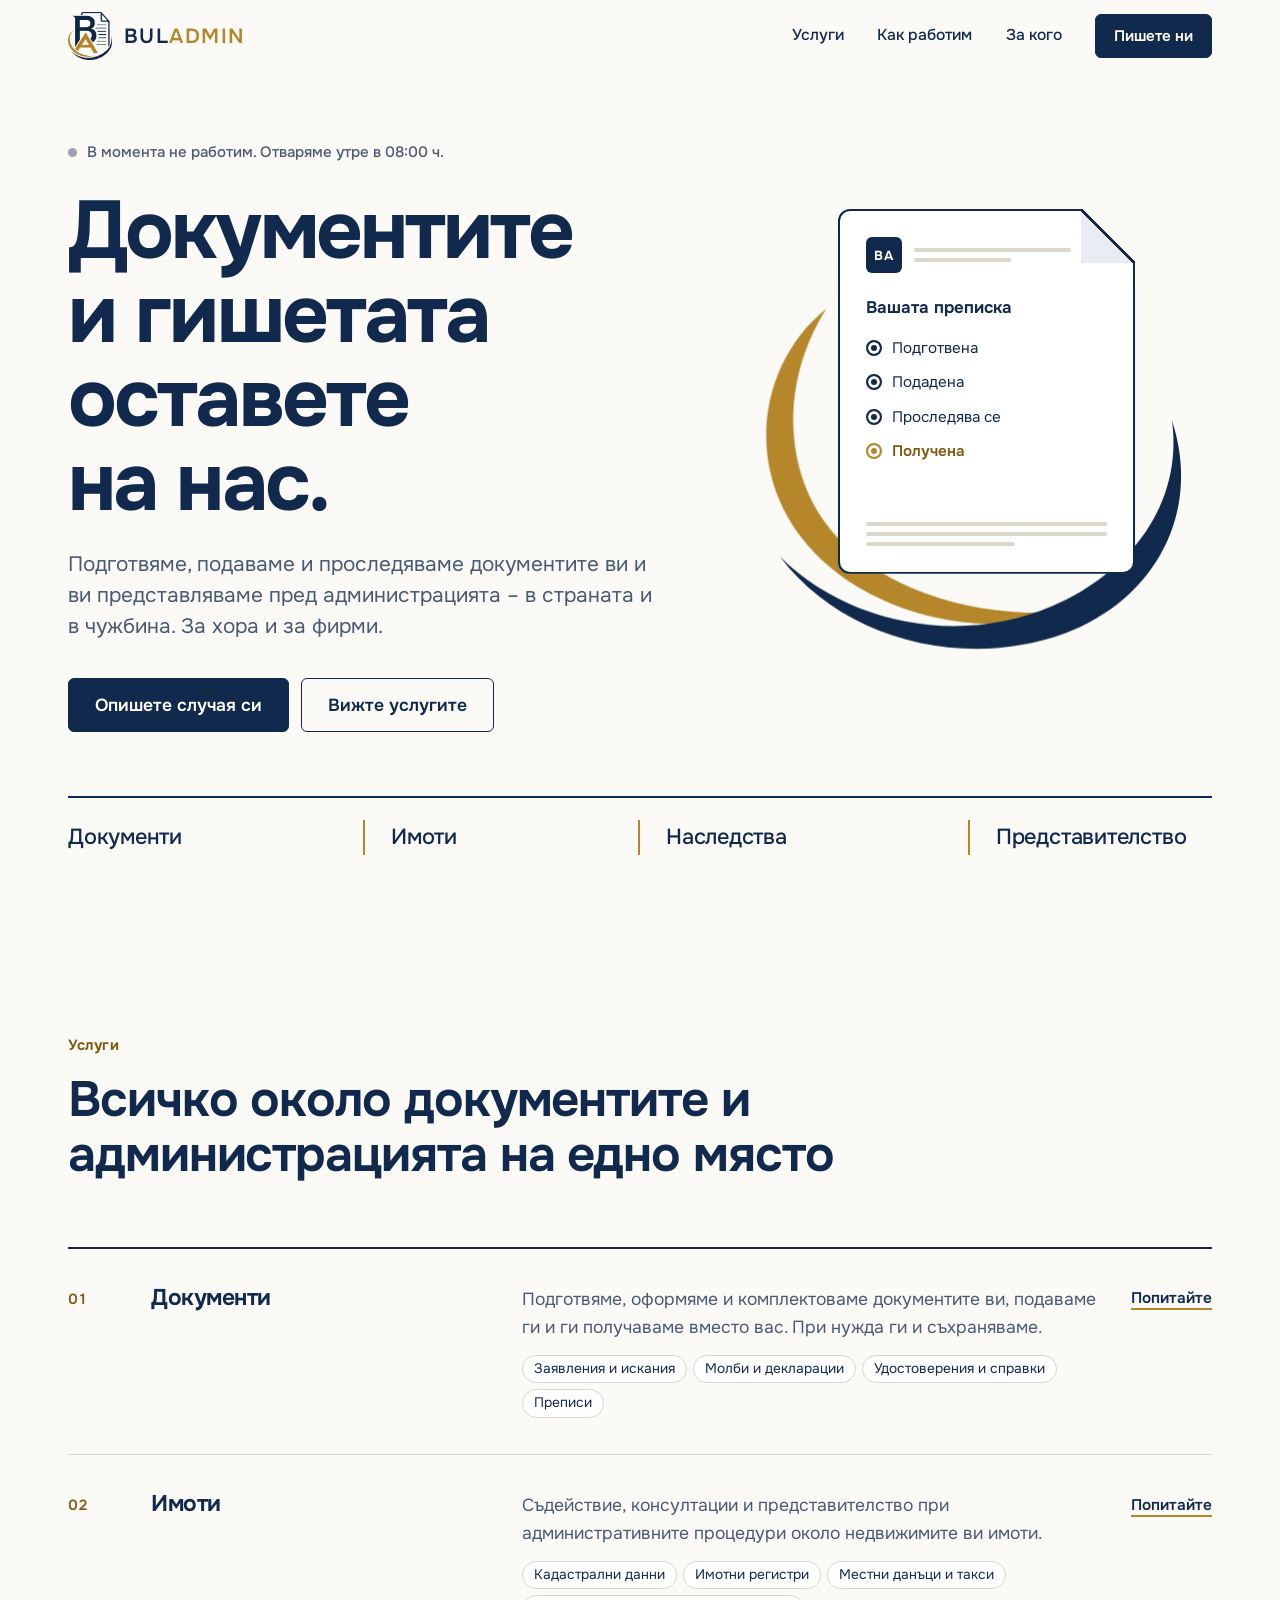
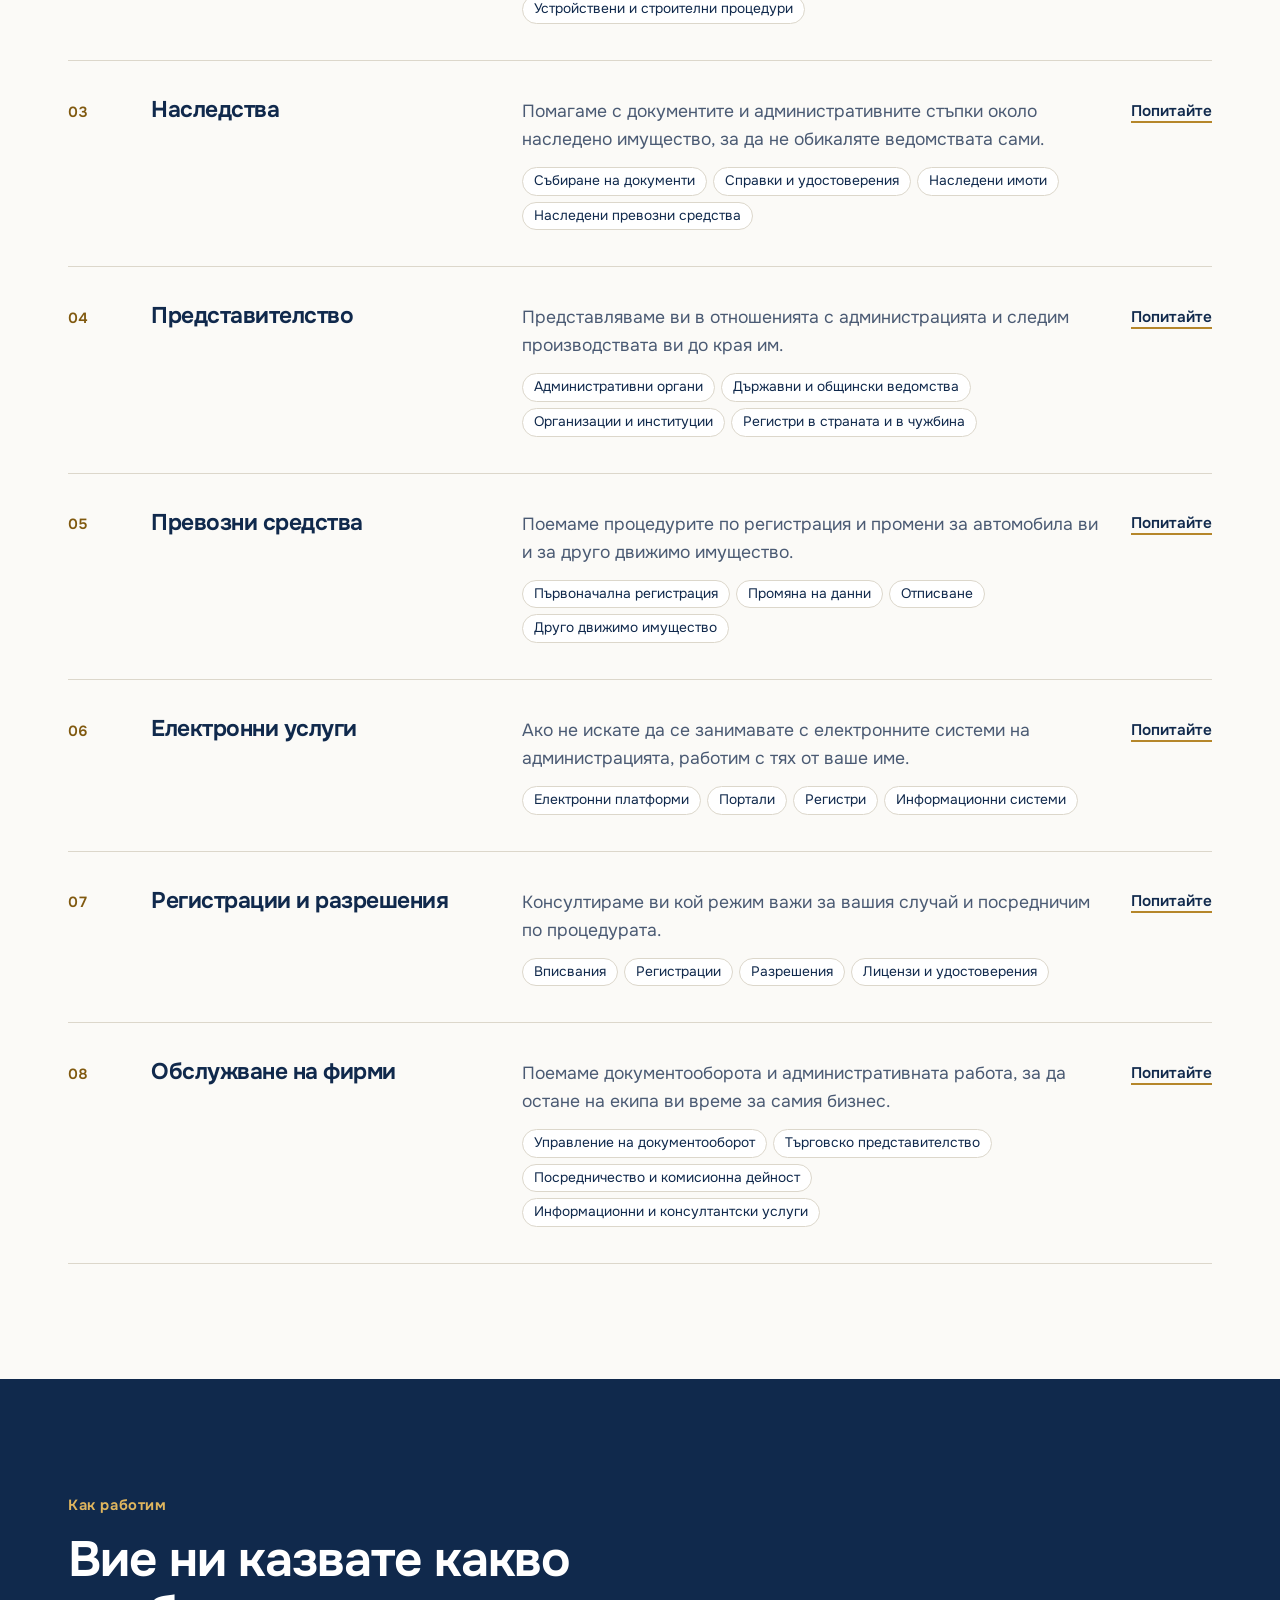
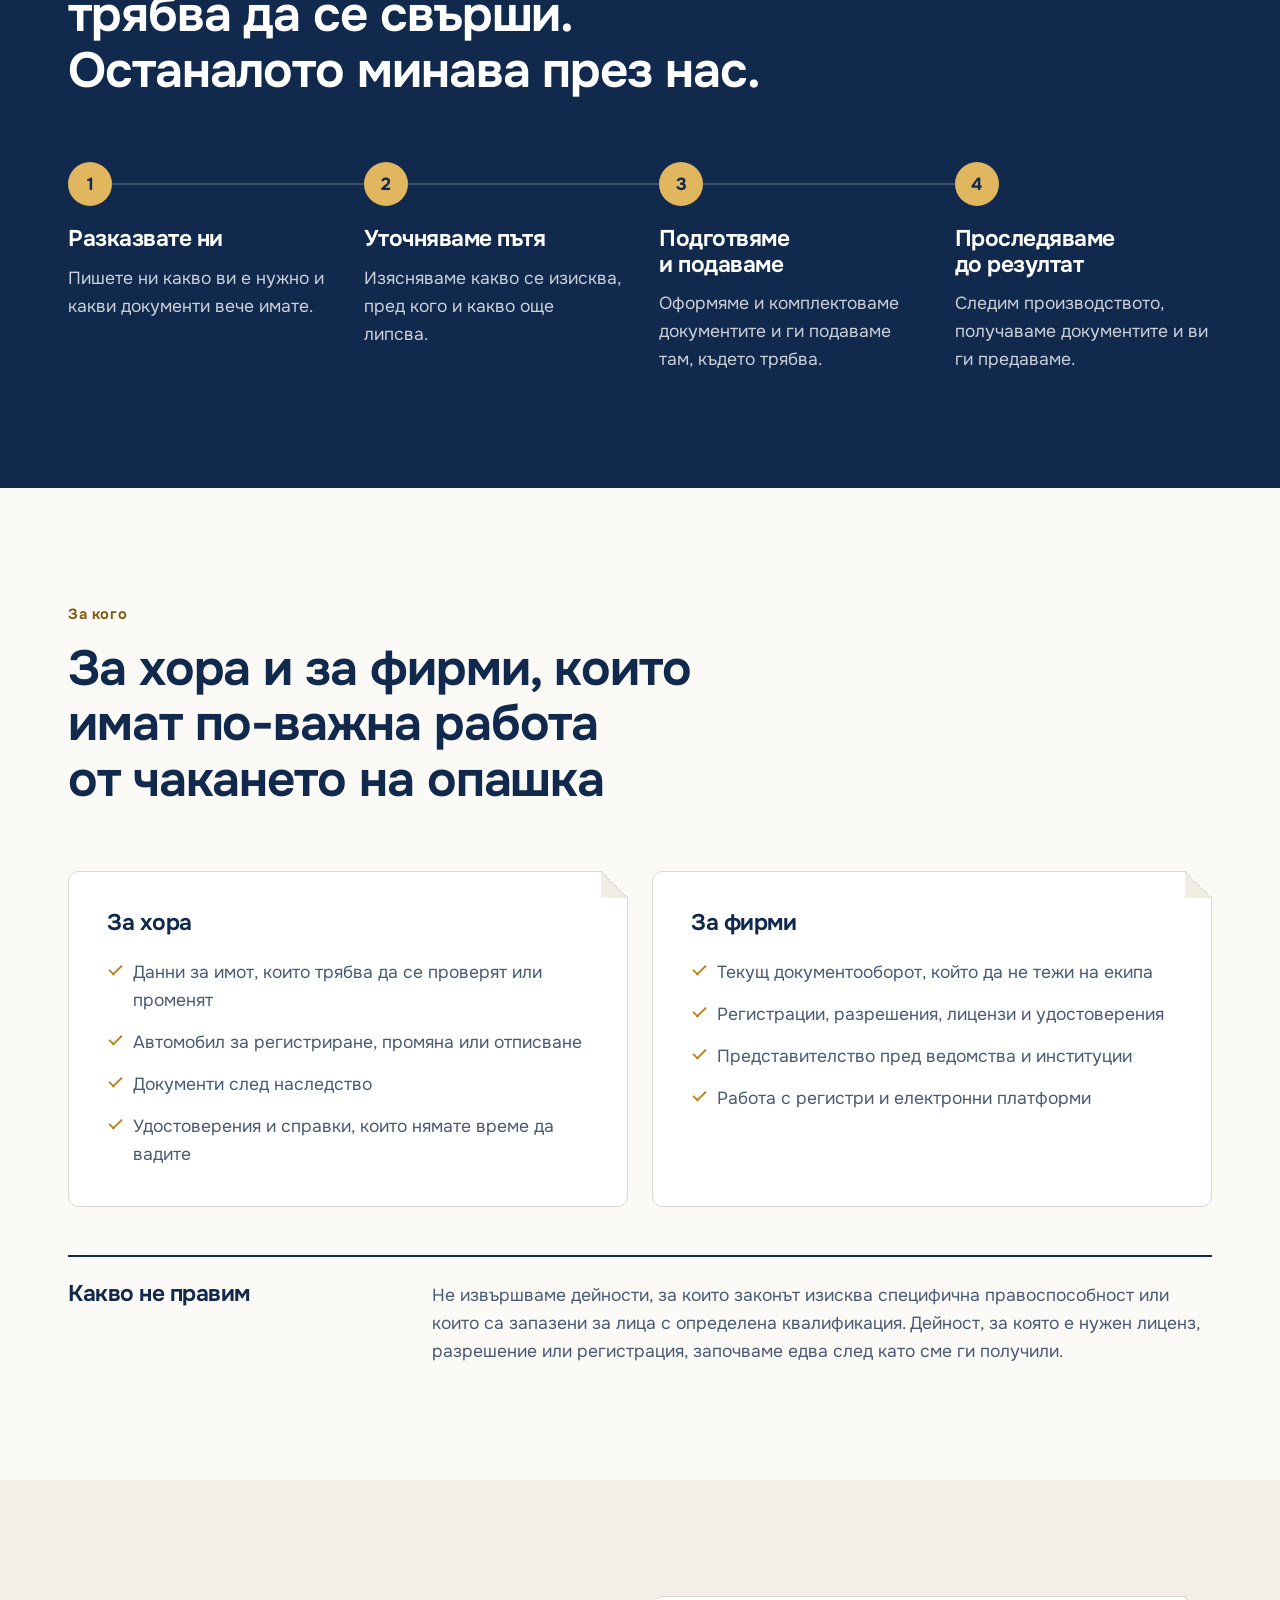
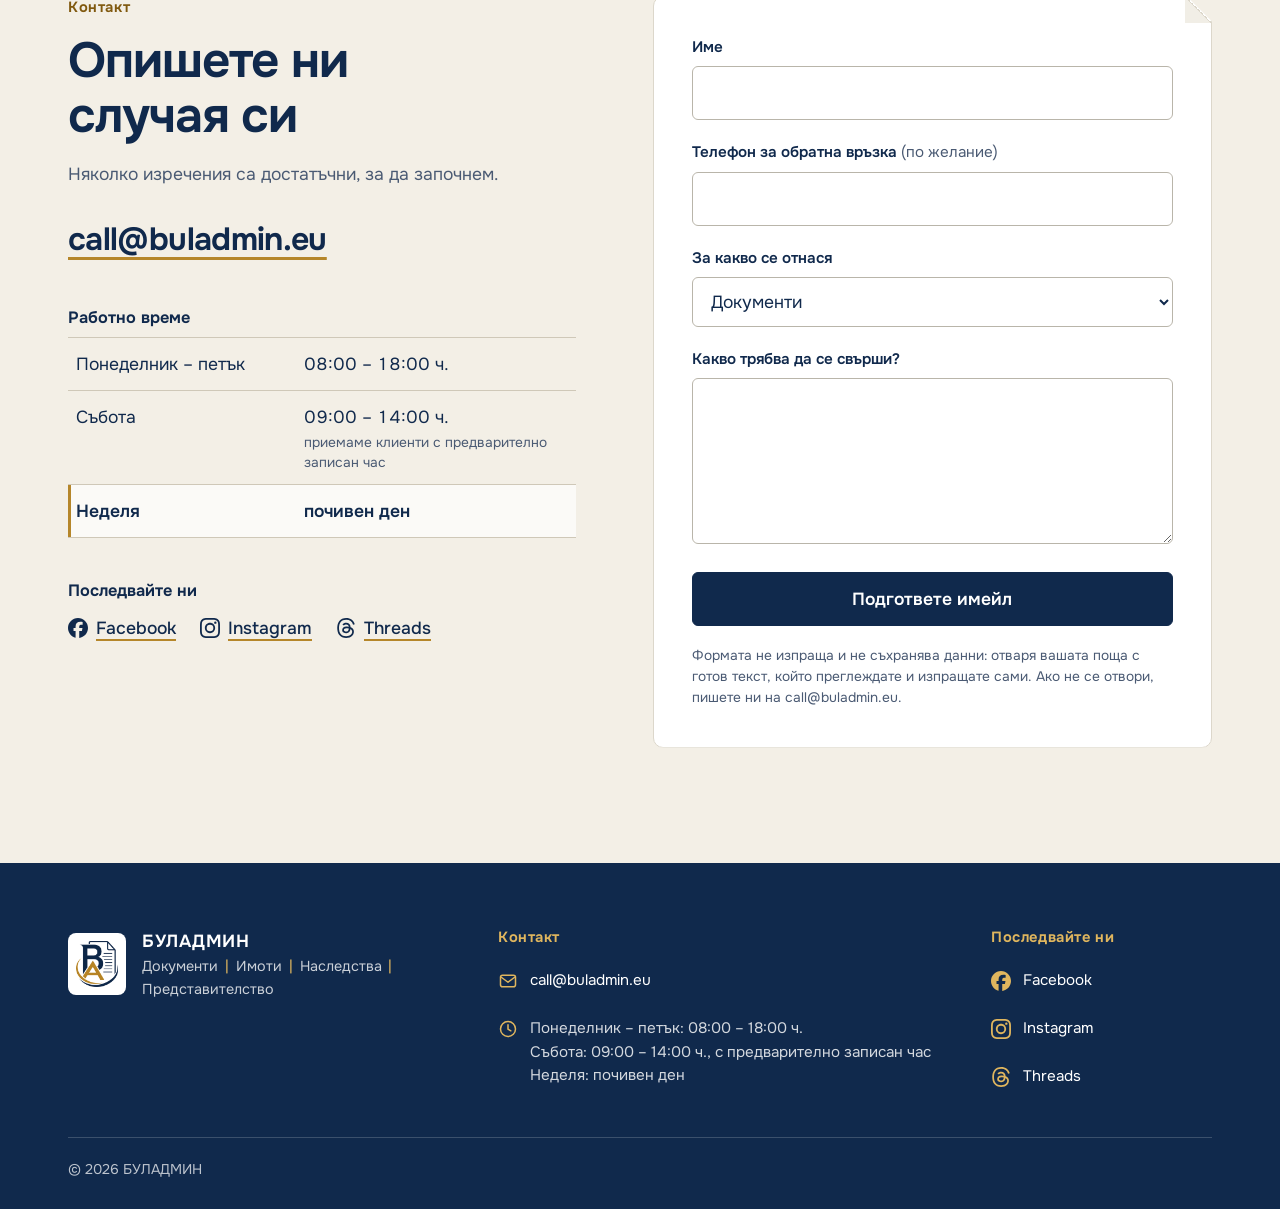
==== commit 1fcbd3cb: "Добавя контакти и социални мрежи с икони във футъра Co-Authored-By: Claude Opus 5.5 <noreply@anthrop" ====
--- a/index.html
+++ b/index.html
@@ -63,6 +63,15 @@
 <body>
   <a class="skip" href="#main">Към съдържанието</a>
 
+  <!-- Икони. Facebook, Instagram и Threads са от Simple Icons (CC0). -->
+  <svg width="0" height="0" style="position:absolute" aria-hidden="true" focusable="false">
+    <symbol id="i-mail" viewBox="0 0 24 24"><rect x="3" y="5" width="18" height="14" rx="2.5" fill="none" stroke="currentColor" stroke-width="1.8"/><path d="m4 7.5 8 6 8-6" fill="none" stroke="currentColor" stroke-width="1.8" stroke-linecap="round" stroke-linejoin="round"/></symbol>
+    <symbol id="i-clock" viewBox="0 0 24 24"><circle cx="12" cy="12" r="9" fill="none" stroke="currentColor" stroke-width="1.8"/><path d="M12 7v5.2l3.4 2" fill="none" stroke="currentColor" stroke-width="1.8" stroke-linecap="round" stroke-linejoin="round"/></symbol>
+    <symbol id="i-facebook" viewBox="0 0 24 24"><path fill="currentColor" d="M9.101 23.691v-7.98H6.627v-3.667h2.474v-1.58c0-4.085 1.848-5.978 5.858-5.978.401 0 .955.042 1.468.103a8.68 8.68 0 0 1 1.141.195v3.325a8.623 8.623 0 0 0-.653-.036 26.805 26.805 0 0 0-.733-.009c-.707 0-1.259.096-1.675.309a1.686 1.686 0 0 0-.679.622c-.258.42-.374.995-.374 1.752v1.297h3.919l-.386 2.103-.287 1.564h-3.246v8.245C19.396 23.238 24 18.179 24 12.044c0-6.627-5.373-12-12-12s-12 5.373-12 12c0 5.628 3.874 10.35 9.101 11.647Z"/></symbol>
+    <symbol id="i-instagram" viewBox="0 0 24 24"><path fill="currentColor" d="M7.0301.084c-1.2768.0602-2.1487.264-2.911.5634-.7888.3075-1.4575.72-2.1228 1.3877-.6652.6677-1.075 1.3368-1.3802 2.127-.2954.7638-.4956 1.6365-.552 2.914-.0564 1.2775-.0689 1.6882-.0626 4.947.0062 3.2586.0206 3.6671.0825 4.9473.061 1.2765.264 2.1482.5635 2.9107.308.7889.72 1.4573 1.388 2.1228.6679.6655 1.3365 1.0743 2.1285 1.38.7632.295 1.6361.4961 2.9134.552 1.2773.056 1.6884.069 4.9462.0627 3.2578-.0062 3.668-.0207 4.9478-.0814 1.28-.0607 2.147-.2652 2.9098-.5633.7889-.3086 1.4578-.72 2.1228-1.3881.665-.6682 1.0745-1.3378 1.3795-2.1284.2957-.7632.4966-1.636.552-2.9124.056-1.2809.0692-1.6898.063-4.948-.0063-3.2583-.021-3.6668-.0817-4.9465-.0607-1.2797-.264-2.1487-.5633-2.9117-.3084-.7889-.72-1.4568-1.3876-2.1228C21.2982 1.33 20.628.9208 19.8378.6165 19.074.321 18.2017.1197 16.9244.0645 15.6471.0093 15.236-.005 11.977.0014 8.718.0076 8.31.0215 7.0301.0839m.1402 21.6932c-1.17-.0509-1.8053-.2453-2.2287-.408-.5606-.216-.96-.4771-1.3819-.895-.422-.4178-.6811-.8186-.9-1.378-.1644-.4234-.3624-1.058-.4171-2.228-.0595-1.2645-.072-1.6442-.079-4.848-.007-3.2037.0053-3.583.0607-4.848.05-1.169.2456-1.805.408-2.2282.216-.5613.4762-.96.895-1.3816.4188-.4217.8184-.6814 1.3783-.9003.423-.1651 1.0575-.3614 2.227-.4171 1.2655-.06 1.6447-.072 4.848-.079 3.2033-.007 3.5835.005 4.8495.0608 1.169.0508 1.8053.2445 2.228.408.5608.216.96.4754 1.3816.895.4217.4194.6816.8176.9005 1.3787.1653.4217.3617 1.056.4169 2.2263.0602 1.2655.0739 1.645.0796 4.848.0058 3.203-.0055 3.5834-.061 4.848-.051 1.17-.245 1.8055-.408 2.2294-.216.5604-.4763.96-.8954 1.3814-.419.4215-.8181.6811-1.3783.9-.4224.1649-1.0577.3617-2.2262.4174-1.2656.0595-1.6448.072-4.8493.079-3.2045.007-3.5825-.006-4.848-.0608M16.953 5.5864A1.44 1.44 0 1 0 18.39 4.144a1.44 1.44 0 0 0-1.437 1.4424M5.8385 12.012c.0067 3.4032 2.7706 6.1557 6.173 6.1493 3.4026-.0065 6.157-2.7701 6.1506-6.1733-.0065-3.4032-2.771-6.1565-6.174-6.1498-3.403.0067-6.156 2.771-6.1496 6.1738M8 12.0077a4 4 0 1 1 4.008 3.9921A3.9996 3.9996 0 0 1 8 12.0077"/></symbol>
+    <symbol id="i-threads" viewBox="0 0 24 24"><path fill="currentColor" d="M12.186 24h-.007c-3.581-.024-6.334-1.205-8.184-3.509C2.35 18.44 1.5 15.586 1.472 12.01v-.017c.03-3.579.879-6.43 2.525-8.482C5.845 1.205 8.6.024 12.18 0h.014c2.746.02 5.043.725 6.826 2.098 1.677 1.29 2.858 3.13 3.509 5.467l-2.04.569c-1.104-3.96-3.898-5.984-8.304-6.015-2.91.022-5.11.936-6.54 2.717C4.307 6.504 3.616 8.914 3.589 12c.027 3.086.718 5.496 2.057 7.164 1.43 1.783 3.631 2.698 6.54 2.717 2.623-.02 4.358-.631 5.8-2.045 1.647-1.613 1.618-3.593 1.09-4.798-.31-.71-.873-1.3-1.634-1.75-.192 1.352-.622 2.446-1.284 3.272-.886 1.102-2.14 1.704-3.73 1.79-1.202.065-2.361-.218-3.259-.801-1.063-.689-1.685-1.74-1.752-2.964-.065-1.19.408-2.285 1.33-3.082.88-.76 2.119-1.207 3.583-1.291a13.853 13.853 0 0 1 3.02.142c-.126-.742-.375-1.332-.75-1.757-.513-.586-1.308-.883-2.359-.89h-.029c-.844 0-1.992.232-2.721 1.32L7.734 7.847c.98-1.454 2.568-2.256 4.478-2.256h.044c3.194.02 5.097 1.975 5.287 5.388.108.046.216.094.321.142 1.49.7 2.58 1.761 3.154 3.07.797 1.82.871 4.79-1.548 7.158-1.85 1.81-4.094 2.628-7.277 2.65Zm1.003-11.69c-.242 0-.487.007-.739.021-1.836.103-2.98.946-2.916 2.143.067 1.256 1.452 1.839 2.784 1.767 1.224-.065 2.818-.543 3.086-3.71a10.5 10.5 0 0 0-2.215-.221z"/></symbol>
+  </svg>
+
   <header class="site-header" data-header>
     <div class="wrap site-header__inner">
       <a class="brand" href="#top" aria-label="БУЛАДМИН – начало">
@@ -291,9 +300,9 @@
 
           <h3 class="contact__sub">Последвайте ни</h3>
           <ul class="social">
-            <li><a href="https://www.facebook.com/buladmin" target="_blank" rel="noopener">Facebook</a></li>
-            <li><a href="https://www.instagram.com/buladmineu/" target="_blank" rel="noopener">Instagram</a></li>
-            <li><a href="https://www.threads.com/@buladmineu" target="_blank" rel="noopener">Threads</a></li>
+            <li><a href="https://www.facebook.com/buladmin" target="_blank" rel="noopener"><svg class="icon" aria-hidden="true"><use href="#i-facebook"/></svg><span>Facebook</span></a></li>
+            <li><a href="https://www.instagram.com/buladmineu/" target="_blank" rel="noopener"><svg class="icon" aria-hidden="true"><use href="#i-instagram"/></svg><span>Instagram</span></a></li>
+            <li><a href="https://www.threads.com/@buladmineu" target="_blank" rel="noopener"><svg class="icon" aria-hidden="true"><use href="#i-threads"/></svg><span>Threads</span></a></li>
           </ul>
         </div>
 
@@ -342,10 +351,28 @@
           <p class="site-footer__tag">Документи <i>|</i> Имоти <i>|</i> Наследства <i>|</i> Представителство</p>
         </div>
       </div>
-      <p class="site-footer__meta">
-        <a href="mailto:call@buladmin.eu">call@buladmin.eu</a><br>
-        © <span data-year>2026</span> БУЛАДМИН
-      </p>
+
+      <div class="site-footer__col">
+        <h2 class="site-footer__title">Контакт</h2>
+        <ul class="site-footer__list">
+          <li><svg class="icon" aria-hidden="true"><use href="#i-mail"/></svg><a href="mailto:call@buladmin.eu">call@buladmin.eu</a></li>
+          <li>
+            <svg class="icon" aria-hidden="true"><use href="#i-clock"/></svg>
+            <span>Понеделник – петък: 08:00 – 18:00 ч.<br>Събота: 09:00 – 14:00 ч., с предварително записан час<br>Неделя: почивен ден</span>
+          </li>
+        </ul>
+      </div>
+
+      <div class="site-footer__col">
+        <h2 class="site-footer__title">Последвайте ни</h2>
+        <ul class="site-footer__list">
+          <li><svg class="icon" aria-hidden="true"><use href="#i-facebook"/></svg><a href="https://www.facebook.com/buladmin" target="_blank" rel="noopener">Facebook</a></li>
+          <li><svg class="icon" aria-hidden="true"><use href="#i-instagram"/></svg><a href="https://www.instagram.com/buladmineu/" target="_blank" rel="noopener">Instagram</a></li>
+          <li><svg class="icon" aria-hidden="true"><use href="#i-threads"/></svg><a href="https://www.threads.com/@buladmineu" target="_blank" rel="noopener">Threads</a></li>
+        </ul>
+      </div>
+
+      <p class="site-footer__meta">© <span data-year>2026</span> БУЛАДМИН</p>
     </div>
   </footer>
 </body>
--- a/assets/css/styles.css
+++ b/assets/css/styles.css
@@ -276,9 +276,9 @@
 .hours .is-today small { font-weight: 400; }
 .social { display: flex; flex-wrap: wrap; gap: 4px 24px; margin-top: 6px; }
 .social a {
-  display: inline-flex; align-items: center; min-height: 44px; font-weight: 500;
-  text-decoration: underline; text-decoration-color: var(--gold); text-decoration-thickness: 2px; text-underline-offset: 5px;
-}
+  display: inline-flex; align-items: center; gap: 8px; min-height: 44px; font-weight: 500; text-decoration: none;
+}
+.social a span { text-decoration: underline; text-decoration-color: var(--gold); text-decoration-thickness: 2px; text-underline-offset: 5px; }
 .social a:hover { color: var(--gold-ink); }
 
 /* Form */
@@ -299,16 +299,24 @@
 .form__note { font-size: .86rem; line-height: 1.5; color: var(--ink-2); }
 
 /* Footer */
-.site-footer { padding-block: 40px; background: var(--navy); color: #fff; }
-.site-footer__inner { display: flex; flex-wrap: wrap; align-items: center; justify-content: space-between; gap: 24px; }
+.icon { flex: none; width: 20px; height: 20px; }
+.site-footer { padding-block: clamp(40px, 5vw, 64px) 28px; background: var(--navy); color: #fff; }
+.site-footer__inner { display: grid; grid-template-columns: minmax(0, 1.2fr) minmax(0, 1.4fr) minmax(0, .7fr); gap: 36px clamp(24px, 4vw, 64px); align-items: start; }
+.site-footer__title { margin-bottom: 14px; font-size: .92rem; font-weight: 650; letter-spacing: .04em; line-height: 1.4; color: var(--gold-soft); }
+.site-footer__list { display: grid; gap: 4px; font-size: .95rem; line-height: 1.55; }
+.site-footer__list li { display: flex; align-items: flex-start; gap: 12px; padding-block: 8px; color: rgb(255 255 255 / .82); }
+.site-footer__list .icon { margin-top: 2px; color: var(--gold-soft); }
+.site-footer__list a { color: #fff; text-decoration: underline; text-decoration-color: transparent; text-underline-offset: 4px; transition: text-decoration-color .2s; }
+.site-footer__list a:hover { text-decoration-color: var(--gold-soft); }
+.site-footer__list a::after { content: ""; position: absolute; inset: 0; }
+.site-footer__list li:has(a) { position: relative; min-height: 44px; }
 .site-footer__brand { display: flex; align-items: center; gap: 16px; }
 .site-footer__tile { flex: none; padding: 8px; background: #fff; border-radius: 8px; }
 .site-footer__tile img { width: 42px; height: auto; }
 .site-footer__name { font-weight: 650; letter-spacing: .04em; }
 .site-footer__tag { font-size: .9rem; color: rgb(255 255 255 / .78); }
 .site-footer__tag i { font-style: normal; color: var(--gold-soft); margin-inline: .2em; }
-.site-footer__meta { font-size: .92rem; color: rgb(255 255 255 / .78); text-align: right; }
-.site-footer__meta a { color: #fff; }
+.site-footer__meta { grid-column: 1 / -1; padding-top: 20px; border-top: 1px solid var(--line-dark); font-size: .88rem; color: rgb(255 255 255 / .72); }
 
 /* Scroll reveal, only when JS is available */
 .js .reveal { opacity: 0; transform: translateY(18px); transition: opacity .7s var(--ease), transform .7s var(--ease); }
@@ -340,6 +348,7 @@
   .hero__grid { grid-template-columns: minmax(0, 1fr); }
   .hero__visual { width: min(100%, 400px); }
   .contact { grid-template-columns: minmax(0, 1fr); }
+  .site-footer__inner { grid-template-columns: minmax(0, 1fr); }
   .scope { grid-template-columns: minmax(0, 1fr); }
 
   .nav-toggle { display: block; }
@@ -370,7 +379,6 @@
   .steps li::after, .steps li:nth-child(2)::after { display: block; top: 44px; left: 21px; width: 2px; height: calc(100% - 44px); }
   .steps li:last-child::after { display: none; }
   .steps h3 { padding-top: 9px; }
-  .site-footer__meta { text-align: left; }
 }
 @media (max-width: 380px) {
   .brand__word { font-size: 1.1rem; }
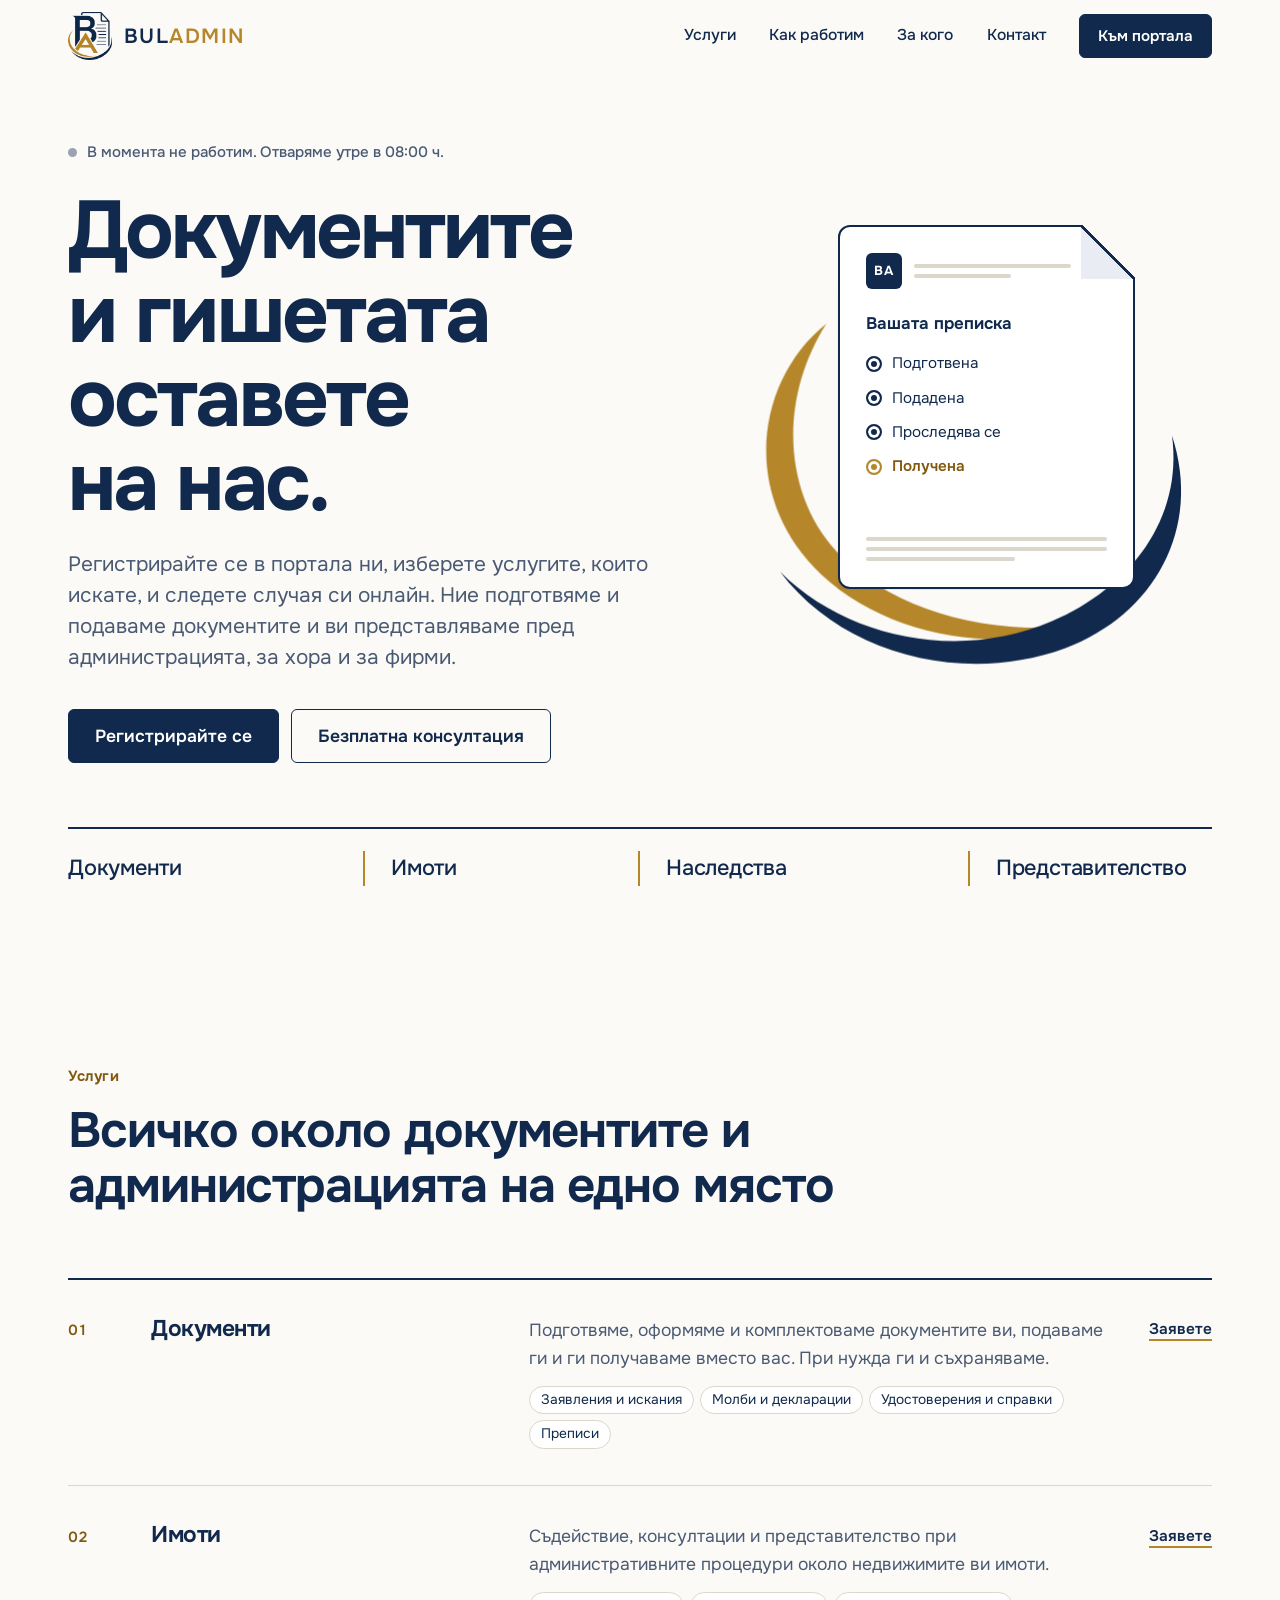
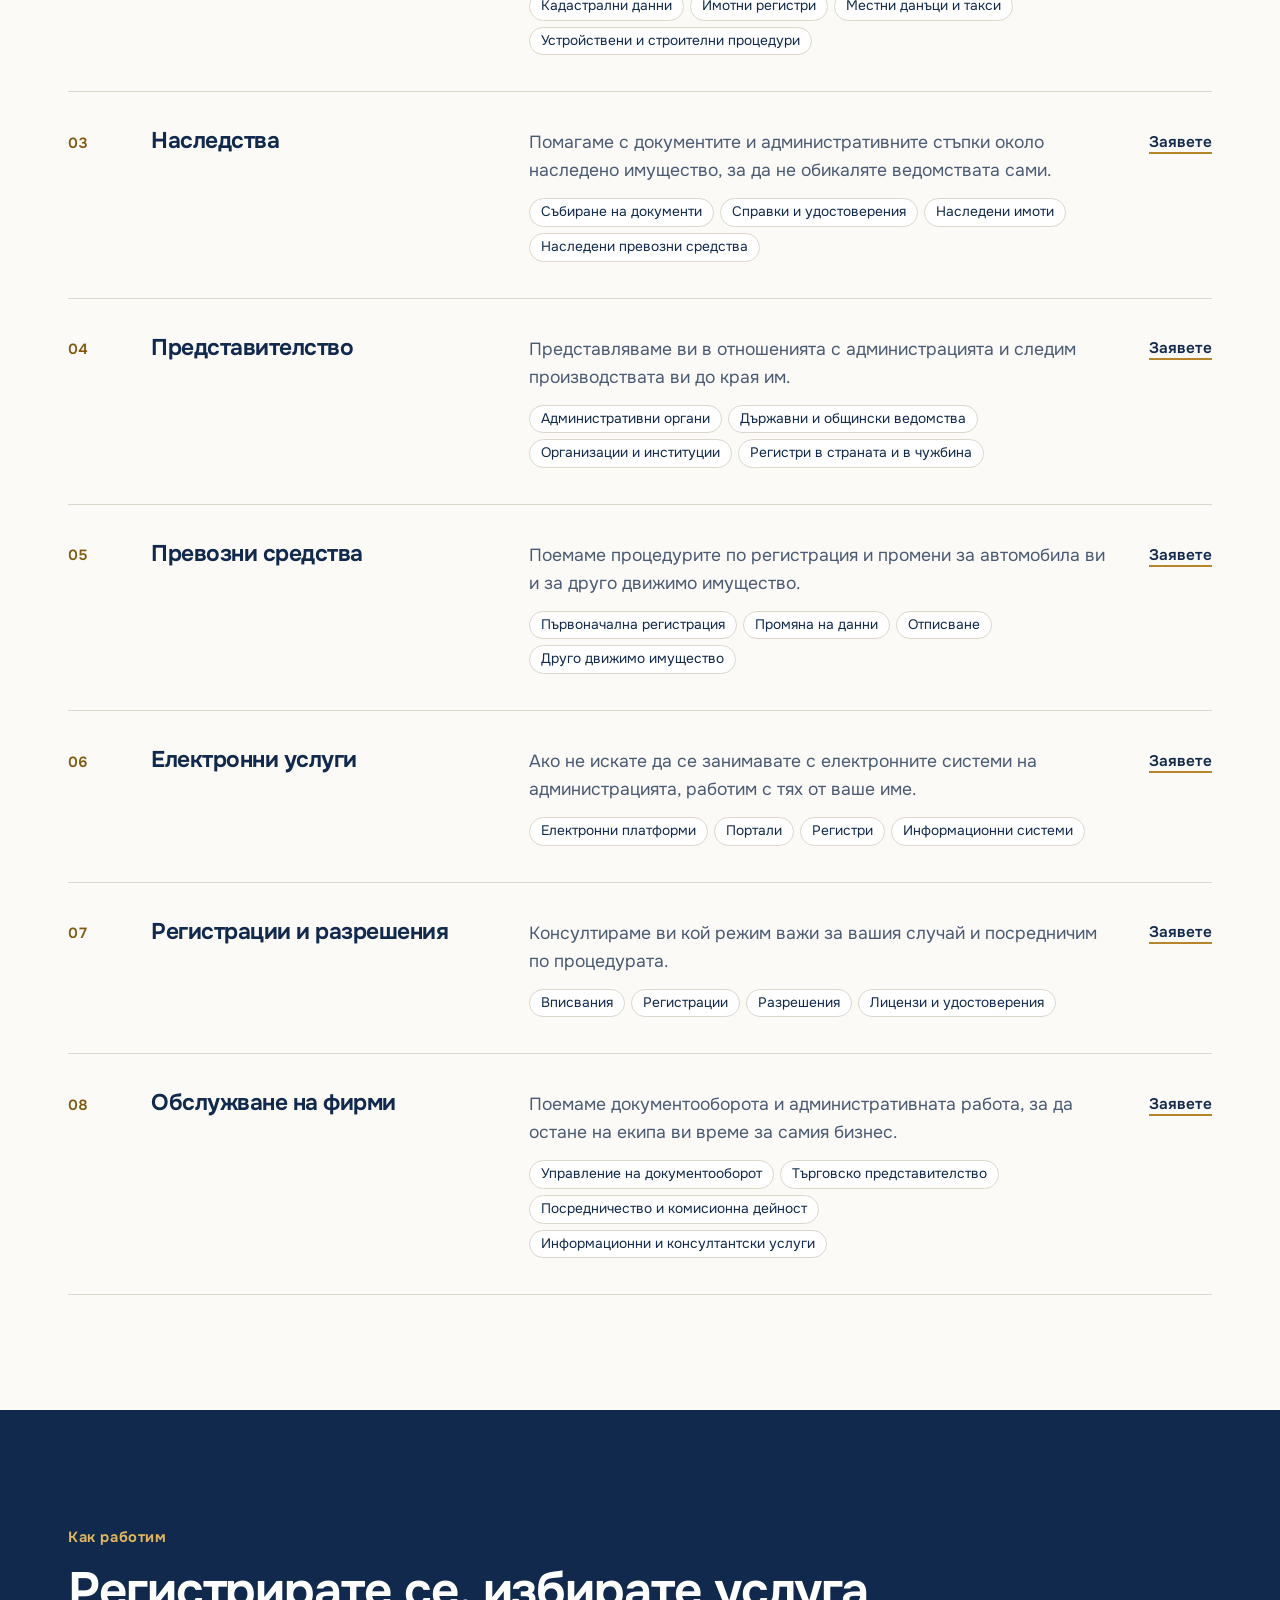
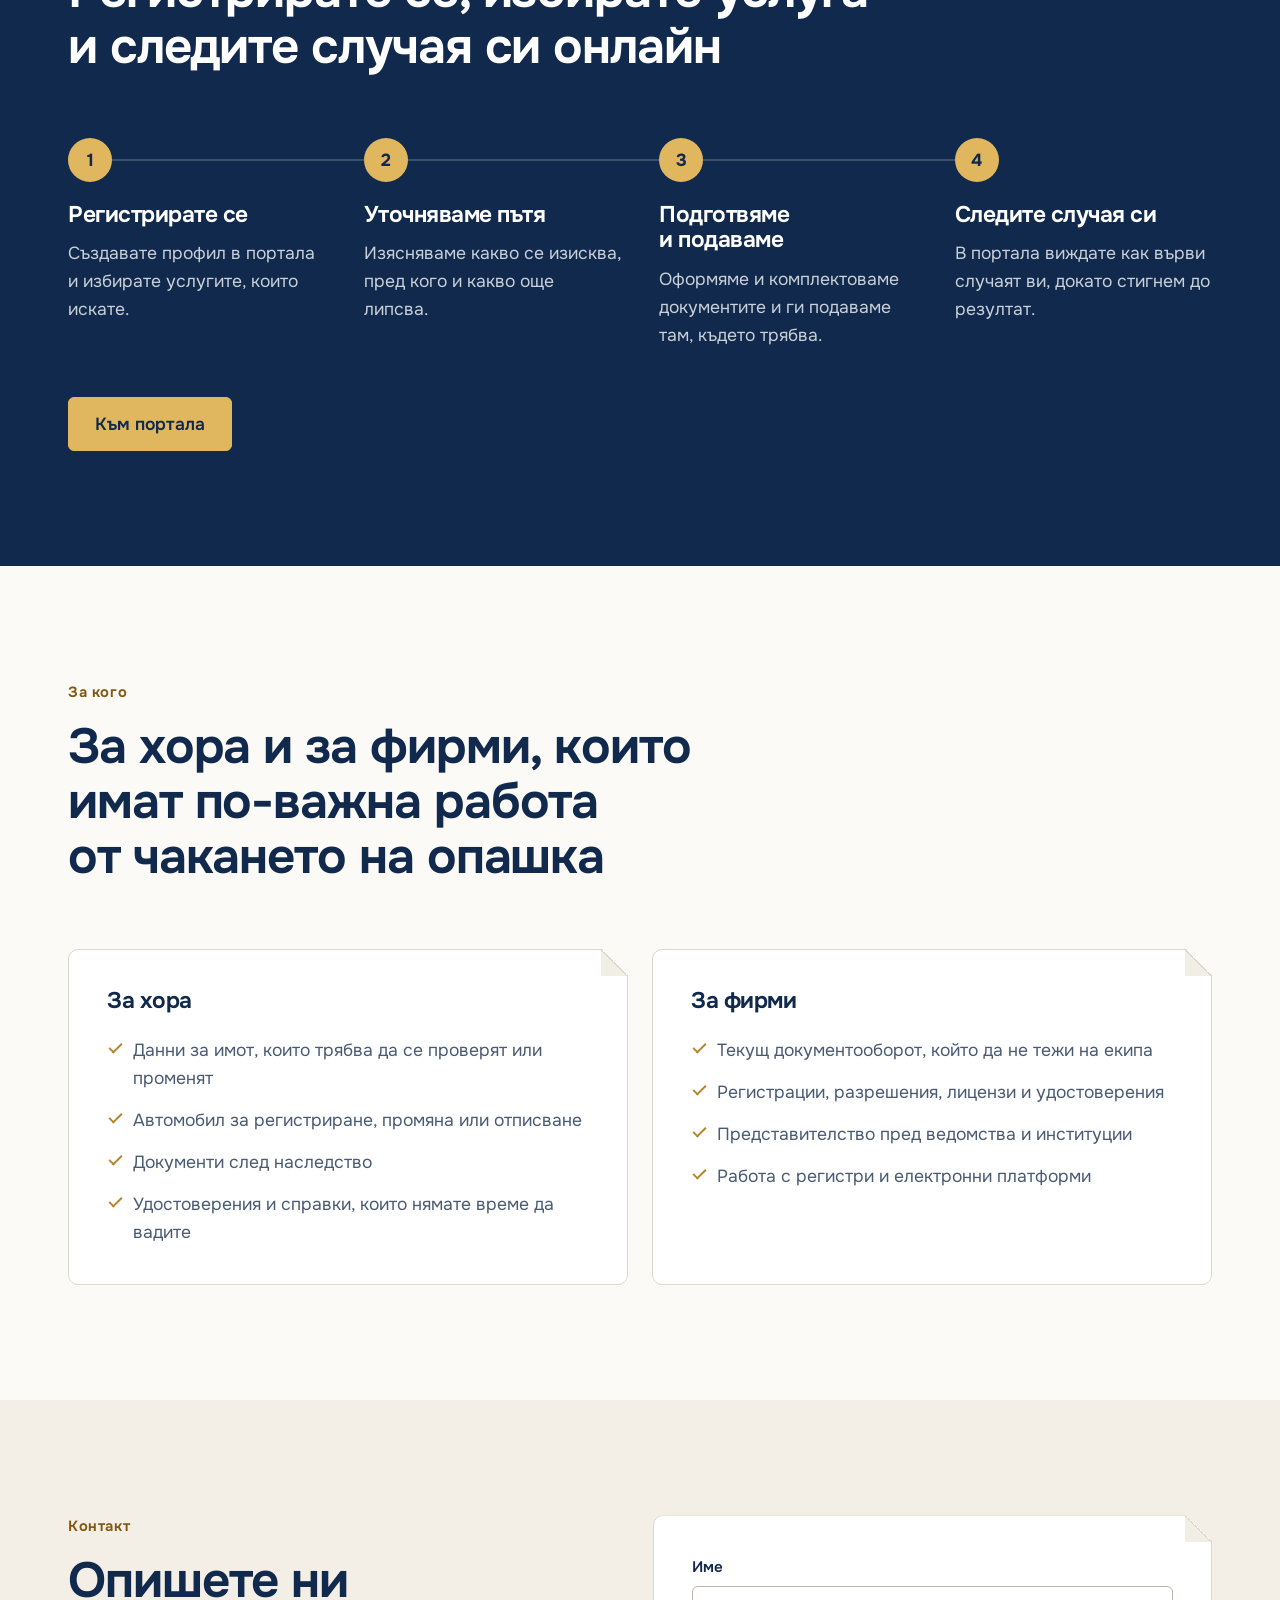
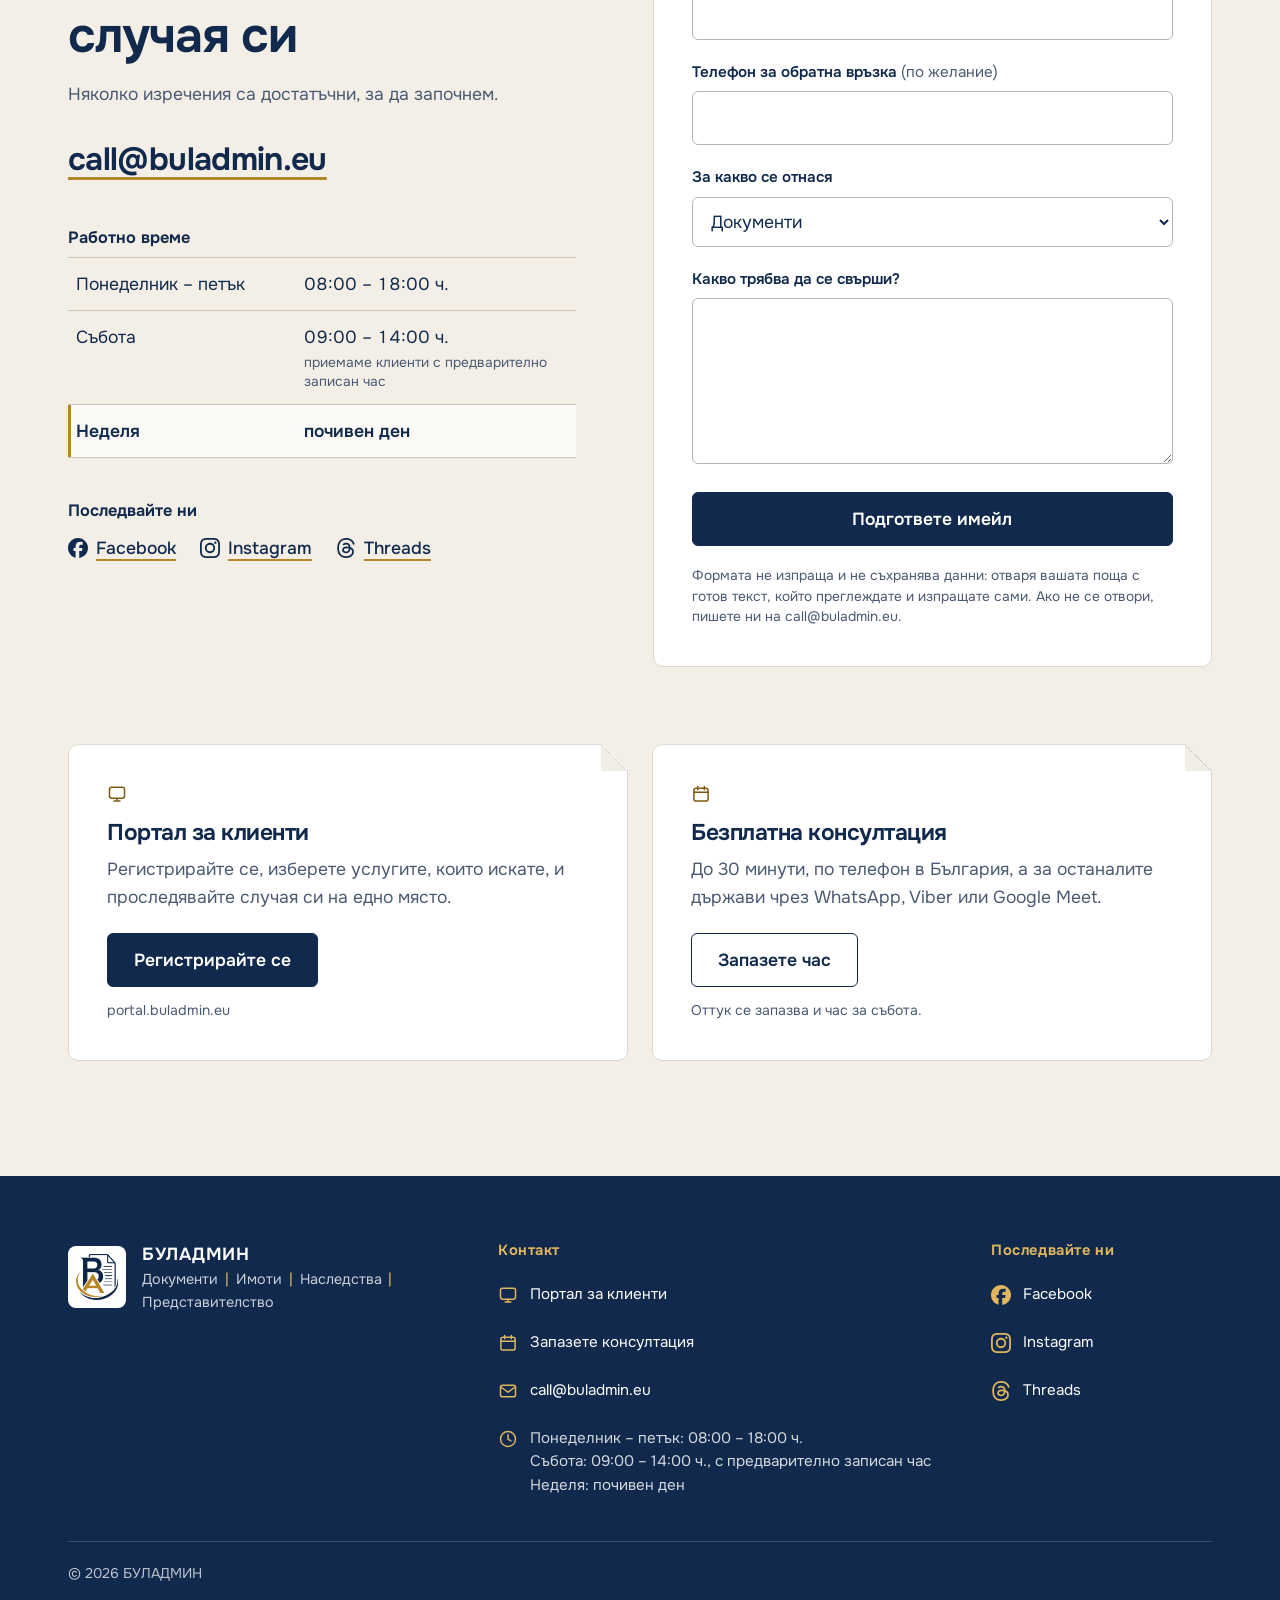
==== commit ad1a0c62: "commit" ====
--- a/index.html
+++ b/index.html
@@ -4,7 +4,7 @@
   <meta charset="utf-8">
   <meta name="viewport" content="width=device-width, initial-scale=1">
   <title>БУЛАДМИН – документи, имоти, наследства, представителство</title>
-  <meta name="description" content="БУЛАДМИН подготвя, подава и проследява документите ви и ви представлява пред администрацията. Административно обслужване за хора и фирми.">
+  <meta name="description" content="БУЛАДМИН подготвя и подава документите ви и ви представлява пред администрацията, а вие следите случая си онлайн. За хора и фирми.">
   <meta name="theme-color" content="#10294c">
   <link rel="canonical" href="https://buladmin.eu/">
 
@@ -65,6 +65,8 @@
 
   <!-- Икони. Facebook, Instagram и Threads са от Simple Icons (CC0). -->
   <svg width="0" height="0" style="position:absolute" aria-hidden="true" focusable="false">
+    <symbol id="i-portal" viewBox="0 0 24 24"><rect x="3" y="4" width="18" height="13" rx="2.5" fill="none" stroke="currentColor" stroke-width="1.8"/><path d="M8.5 20.5h7M12 17v3.5" fill="none" stroke="currentColor" stroke-width="1.8" stroke-linecap="round"/></symbol>
+    <symbol id="i-calendar" viewBox="0 0 24 24"><rect x="3.5" y="5" width="17" height="15.5" rx="2.5" fill="none" stroke="currentColor" stroke-width="1.8"/><path d="M3.5 10h17M8 3v4M16 3v4" fill="none" stroke="currentColor" stroke-width="1.8" stroke-linecap="round"/></symbol>
     <symbol id="i-mail" viewBox="0 0 24 24"><rect x="3" y="5" width="18" height="14" rx="2.5" fill="none" stroke="currentColor" stroke-width="1.8"/><path d="m4 7.5 8 6 8-6" fill="none" stroke="currentColor" stroke-width="1.8" stroke-linecap="round" stroke-linejoin="round"/></symbol>
     <symbol id="i-clock" viewBox="0 0 24 24"><circle cx="12" cy="12" r="9" fill="none" stroke="currentColor" stroke-width="1.8"/><path d="M12 7v5.2l3.4 2" fill="none" stroke="currentColor" stroke-width="1.8" stroke-linecap="round" stroke-linejoin="round"/></symbol>
     <symbol id="i-facebook" viewBox="0 0 24 24"><path fill="currentColor" d="M9.101 23.691v-7.98H6.627v-3.667h2.474v-1.58c0-4.085 1.848-5.978 5.858-5.978.401 0 .955.042 1.468.103a8.68 8.68 0 0 1 1.141.195v3.325a8.623 8.623 0 0 0-.653-.036 26.805 26.805 0 0 0-.733-.009c-.707 0-1.259.096-1.675.309a1.686 1.686 0 0 0-.679.622c-.258.42-.374.995-.374 1.752v1.297h3.919l-.386 2.103-.287 1.564h-3.246v8.245C19.396 23.238 24 18.179 24 12.044c0-6.627-5.373-12-12-12s-12 5.373-12 12c0 5.628 3.874 10.35 9.101 11.647Z"/></symbol>
@@ -88,7 +90,8 @@
         <a href="#uslugi">Услуги</a>
         <a href="#kak-rabotim">Как работим</a>
         <a href="#obhvat">За кого</a>
-        <a class="btn btn--small" href="#kontakt">Пишете ни</a>
+        <a href="#kontakt">Контакт</a>
+        <a class="btn btn--small" href="https://portal.buladmin.eu/">Към портала</a>
       </nav>
     </div>
   </header>
@@ -100,10 +103,10 @@
         <div class="hero__copy">
           <p class="status" data-status hidden><span class="status__dot" aria-hidden="true"></span><span data-status-text></span></p>
           <h1>Документите и гишетата оставете на&nbsp;нас.</h1>
-          <p class="hero__lead">Подготвяме, подаваме и проследяваме документите ви и ви представляваме пред администрацията – в страната и в чужбина. За хора и за фирми.</p>
+          <p class="hero__lead">Регистрирайте се в портала ни, изберете услугите, които искате, и следете случая си онлайн. Ние подготвяме и подаваме документите и ви представляваме пред администрацията, за хора и за фирми.</p>
           <div class="hero__actions">
-            <a class="btn" href="#kontakt">Опишете случая си</a>
-            <a class="btn btn--ghost" href="#uslugi">Вижте услугите</a>
+            <a class="btn" href="https://portal.buladmin.eu/">Регистрирайте се</a>
+            <a class="btn btn--ghost" href="https://bookings.cloud.microsoft/book/booking@buladmin.eu/">Безплатна консултация</a>
           </div>
         </div>
 
@@ -154,7 +157,7 @@
               <p>Подготвяме, оформяме и комплектоваме документите ви, подаваме ги и ги получаваме вместо вас. При нужда ги и съхраняваме.</p>
               <ul class="tags"><li>Заявления и искания</li><li>Молби и декларации</li><li>Удостоверения и справки</li><li>Преписи</li></ul>
             </div>
-            <a class="register__ask" href="#kontakt" data-service="Документи">Попитайте<span class="sr-only"> за документи</span></a>
+            <a class="register__ask" href="https://portal.buladmin.eu/">Заявете<span class="sr-only"> услуга: Документи</span></a>
           </li>
           <li class="register__row">
             <h3>Имоти</h3>
@@ -162,7 +165,7 @@
               <p>Съдействие, консултации и представителство при административните процедури около недвижимите ви имоти.</p>
               <ul class="tags"><li>Кадастрални данни</li><li>Имотни регистри</li><li>Местни данъци и такси</li><li>Устройствени и строителни процедури</li></ul>
             </div>
-            <a class="register__ask" href="#kontakt" data-service="Имоти">Попитайте<span class="sr-only"> за имоти</span></a>
+            <a class="register__ask" href="https://portal.buladmin.eu/">Заявете<span class="sr-only"> услуга: Имоти</span></a>
           </li>
           <li class="register__row">
             <h3>Наследства</h3>
@@ -170,7 +173,7 @@
               <p>Помагаме с документите и административните стъпки около наследено имущество, за да не обикаляте ведомствата сами.</p>
               <ul class="tags"><li>Събиране на документи</li><li>Справки и удостоверения</li><li>Наследени имоти</li><li>Наследени превозни средства</li></ul>
             </div>
-            <a class="register__ask" href="#kontakt" data-service="Наследства">Попитайте<span class="sr-only"> за наследства</span></a>
+            <a class="register__ask" href="https://portal.buladmin.eu/">Заявете<span class="sr-only"> услуга: Наследства</span></a>
           </li>
           <li class="register__row">
             <h3>Представителство</h3>
@@ -178,7 +181,7 @@
               <p>Представляваме ви в отношенията с администрацията и следим производствата ви до края им.</p>
               <ul class="tags"><li>Административни органи</li><li>Държавни и общински ведомства</li><li>Организации и институции</li><li>Регистри в страната и в чужбина</li></ul>
             </div>
-            <a class="register__ask" href="#kontakt" data-service="Представителство">Попитайте<span class="sr-only"> за представителство</span></a>
+            <a class="register__ask" href="https://portal.buladmin.eu/">Заявете<span class="sr-only"> услуга: Представителство</span></a>
           </li>
           <li class="register__row">
             <h3>Превозни средства</h3>
@@ -186,7 +189,7 @@
               <p>Поемаме процедурите по регистрация и промени за автомобила ви и за друго движимо имущество.</p>
               <ul class="tags"><li>Първоначална регистрация</li><li>Промяна на данни</li><li>Отписване</li><li>Друго движимо имущество</li></ul>
             </div>
-            <a class="register__ask" href="#kontakt" data-service="Превозни средства">Попитайте<span class="sr-only"> за превозни средства</span></a>
+            <a class="register__ask" href="https://portal.buladmin.eu/">Заявете<span class="sr-only"> услуга: Превозни средства</span></a>
           </li>
           <li class="register__row">
             <h3>Електронни услуги</h3>
@@ -194,7 +197,7 @@
               <p>Ако не искате да се занимавате с електронните системи на администрацията, работим с тях от ваше име.</p>
               <ul class="tags"><li>Електронни платформи</li><li>Портали</li><li>Регистри</li><li>Информационни системи</li></ul>
             </div>
-            <a class="register__ask" href="#kontakt" data-service="Електронни услуги">Попитайте<span class="sr-only"> за електронни услуги</span></a>
+            <a class="register__ask" href="https://portal.buladmin.eu/">Заявете<span class="sr-only"> услуга: Електронни услуги</span></a>
           </li>
           <li class="register__row">
             <h3>Регистрации и разрешения</h3>
@@ -202,7 +205,7 @@
               <p>Консултираме ви кой режим важи за вашия случай и посредничим по процедурата.</p>
               <ul class="tags"><li>Вписвания</li><li>Регистрации</li><li>Разрешения</li><li>Лицензи и удостоверения</li></ul>
             </div>
-            <a class="register__ask" href="#kontakt" data-service="Регистрации и разрешения">Попитайте<span class="sr-only"> за регистрации и разрешения</span></a>
+            <a class="register__ask" href="https://portal.buladmin.eu/">Заявете<span class="sr-only"> услуга: Регистрации и разрешения</span></a>
           </li>
           <li class="register__row">
             <h3>Обслужване на фирми</h3>
@@ -210,7 +213,7 @@
               <p>Поемаме документооборота и административната работа, за да остане на екипа ви време за самия бизнес.</p>
               <ul class="tags"><li>Управление на документооборот</li><li>Търговско представителство</li><li>Посредничество и комисионна дейност</li><li>Информационни и консултантски услуги</li></ul>
             </div>
-            <a class="register__ask" href="#kontakt" data-service="Обслужване на фирми">Попитайте<span class="sr-only"> за обслужване на фирми</span></a>
+            <a class="register__ask" href="https://portal.buladmin.eu/">Заявете<span class="sr-only"> услуга: Обслужване на фирми</span></a>
           </li>
         </ol>
       </div>
@@ -221,13 +224,13 @@
       <div class="wrap">
         <header class="section__head">
           <p class="eyebrow">Как работим</p>
-          <h2>Вие ни казвате какво трябва да се свърши. Останалото минава през нас.</h2>
+          <h2>Регистрирате се, избирате услуга и следите случая си онлайн</h2>
         </header>
 
         <ol class="steps">
           <li>
-            <h3>Разказвате ни</h3>
-            <p>Пишете ни какво ви е нужно и какви документи вече имате.</p>
+            <h3>Регистрирате се</h3>
+            <p>Създавате профил в портала и избирате услугите, които искате.</p>
           </li>
           <li>
             <h3>Уточняваме пътя</h3>
@@ -238,14 +241,16 @@
             <p>Оформяме и комплектоваме документите и ги подаваме там, където трябва.</p>
           </li>
           <li>
-            <h3>Проследяваме до резултат</h3>
-            <p>Следим производството, получаваме документите и ви ги предаваме.</p>
+            <h3>Следите случая си</h3>
+            <p>В портала виждате как върви случаят ви, докато стигнем до резултат.</p>
           </li>
         </ol>
-      </div>
-    </section>
-
-    <!-- AUDIENCE + SCOPE -->
+
+        <p class="steps__cta"><a class="btn btn--gold" href="https://portal.buladmin.eu/">Към портала</a></p>
+      </div>
+    </section>
+
+    <!-- AUDIENCE -->
     <section class="section" id="obhvat">
       <div class="wrap">
         <header class="section__head">
@@ -274,10 +279,6 @@
           </article>
         </div>
 
-        <aside class="scope">
-          <h3>Какво не правим</h3>
-          <p>Не извършваме дейности, за които законът изисква специфична правоспособност или които са запазени за лица с определена квалификация. Дейност, за която е нужен лиценз, разрешение или регистрация, започваме едва след като сме ги получили.</p>
-        </aside>
       </div>
     </section>
 
@@ -338,6 +339,23 @@
           <button class="btn btn--wide" type="submit">Подгответе имейл</button>
           <p class="form__note">Формата не изпраща и не съхранява данни: отваря вашата поща с готов текст, който преглеждате и изпращате сами. Ако не се отвори, пишете ни на call@buladmin.eu.</p>
         </form>
+
+        <div class="contact__actions">
+          <article class="paper action">
+            <svg class="icon action__icon" aria-hidden="true"><use href="#i-portal"/></svg>
+            <h3>Портал за клиенти</h3>
+            <p>Регистрирайте се, изберете услугите, които искате, и проследявайте случая си на едно място.</p>
+            <a class="btn" href="https://portal.buladmin.eu/">Регистрирайте се</a>
+            <p class="action__note">portal.buladmin.eu</p>
+          </article>
+          <article class="paper action">
+            <svg class="icon action__icon" aria-hidden="true"><use href="#i-calendar"/></svg>
+            <h3>Безплатна консултация</h3>
+            <p>До 30 минути, по телефон в България, а за останалите държави чрез WhatsApp, Viber или Google Meet.</p>
+            <a class="btn btn--ghost" href="https://bookings.cloud.microsoft/book/booking@buladmin.eu/">Запазете час</a>
+            <p class="action__note">Оттук се запазва и час за събота.</p>
+          </article>
+        </div>
       </div>
     </section>
   </main>
@@ -355,6 +373,8 @@
       <div class="site-footer__col">
         <h2 class="site-footer__title">Контакт</h2>
         <ul class="site-footer__list">
+          <li><svg class="icon" aria-hidden="true"><use href="#i-portal"/></svg><a href="https://portal.buladmin.eu/">Портал за клиенти</a></li>
+          <li><svg class="icon" aria-hidden="true"><use href="#i-calendar"/></svg><a href="https://bookings.cloud.microsoft/book/booking@buladmin.eu/">Запазете консултация</a></li>
           <li><svg class="icon" aria-hidden="true"><use href="#i-mail"/></svg><a href="mailto:call@buladmin.eu">call@buladmin.eu</a></li>
           <li>
             <svg class="icon" aria-hidden="true"><use href="#i-clock"/></svg>
--- a/assets/css/styles.css
+++ b/assets/css/styles.css
@@ -76,6 +76,8 @@
 .btn--ghost:hover { background: var(--navy); border-color: var(--navy); color: #fff; }
 .btn--small { min-height: 44px; padding: 8px 18px; font-size: .95rem; }
 .btn--wide { width: 100%; }
+.btn--gold { background: var(--gold-soft); border-color: var(--gold-soft); color: var(--navy); }
+.btn--gold:hover { background: #ecc875; border-color: #ecc875; }
 
 /* Header */
 .site-header {
@@ -226,6 +228,7 @@
 }
 .steps li:last-child::after { display: none; }
 .steps p { margin-top: 12px; color: rgb(255 255 255 / .78); }
+.steps__cta { margin-top: clamp(32px, 4vw, 48px); }
 
 /* Paper card: the logo's folded document */
 .paper {
@@ -249,11 +252,6 @@
   content: ""; position: absolute; left: 2px; top: .42em; width: 13px; height: 7px;
   border-left: 2.5px solid var(--gold); border-bottom: 2.5px solid var(--gold); transform: rotate(-45deg);
 }
-.scope {
-  display: grid; grid-template-columns: minmax(0, 1fr) minmax(0, 2.4fr); gap: 12px clamp(16px, 3vw, 40px);
-  margin-top: clamp(32px, 4vw, 48px); padding-top: 24px; border-top: 2px solid var(--navy);
-}
-.scope p { max-width: 46em; color: var(--ink-2); }
 
 /* Contact */
 .contact { display: grid; grid-template-columns: minmax(0, 1fr) minmax(0, 1.1fr); gap: clamp(36px, 6vw, 88px); align-items: start; }
@@ -297,6 +295,14 @@
 .field [aria-invalid="true"] { border-color: #b3261e; }
 .field__error { margin-top: 6px; font-size: .9rem; color: #a3211a; }
 .form__note { font-size: .86rem; line-height: 1.5; color: var(--ink-2); }
+
+/* Contact actions */
+.contact__actions { grid-column: 1 / -1; display: grid; grid-template-columns: repeat(2, minmax(0, 1fr)); gap: clamp(16px, 2vw, 24px); }
+.action { display: flex; flex-direction: column; align-items: flex-start; }
+.action__icon { width: 30px; height: 30px; margin-bottom: 16px; color: var(--gold-ink); }
+.action p { margin-top: 10px; color: var(--ink-2); }
+.action .btn { margin-top: 22px; }
+.action p.action__note { margin-top: 12px; font-size: .88rem; }
 
 /* Footer */
 .icon { flex: none; width: 20px; height: 20px; }
@@ -349,7 +355,6 @@
   .hero__visual { width: min(100%, 400px); }
   .contact { grid-template-columns: minmax(0, 1fr); }
   .site-footer__inner { grid-template-columns: minmax(0, 1fr); }
-  .scope { grid-template-columns: minmax(0, 1fr); }
 
   .nav-toggle { display: block; }
   .site-nav {
@@ -367,7 +372,7 @@
 @media (max-width: 680px) {
   .pillars { grid-template-columns: max-content max-content; gap: 10px 16px; font-size: 1rem; }
   .pillars li, .pillars li:first-child { padding-inline: 12px 0; border-left: 2px solid var(--gold); }
-  .audience { grid-template-columns: minmax(0, 1fr); }
+  .audience, .contact__actions { grid-template-columns: minmax(0, 1fr); }
   .register__row { grid-template-columns: minmax(0, 1fr) auto; }
   .register__row::before { grid-column: 1 / -1; padding: 0; }
   .register__row h3 { grid-column: 1; grid-row: 2; }
